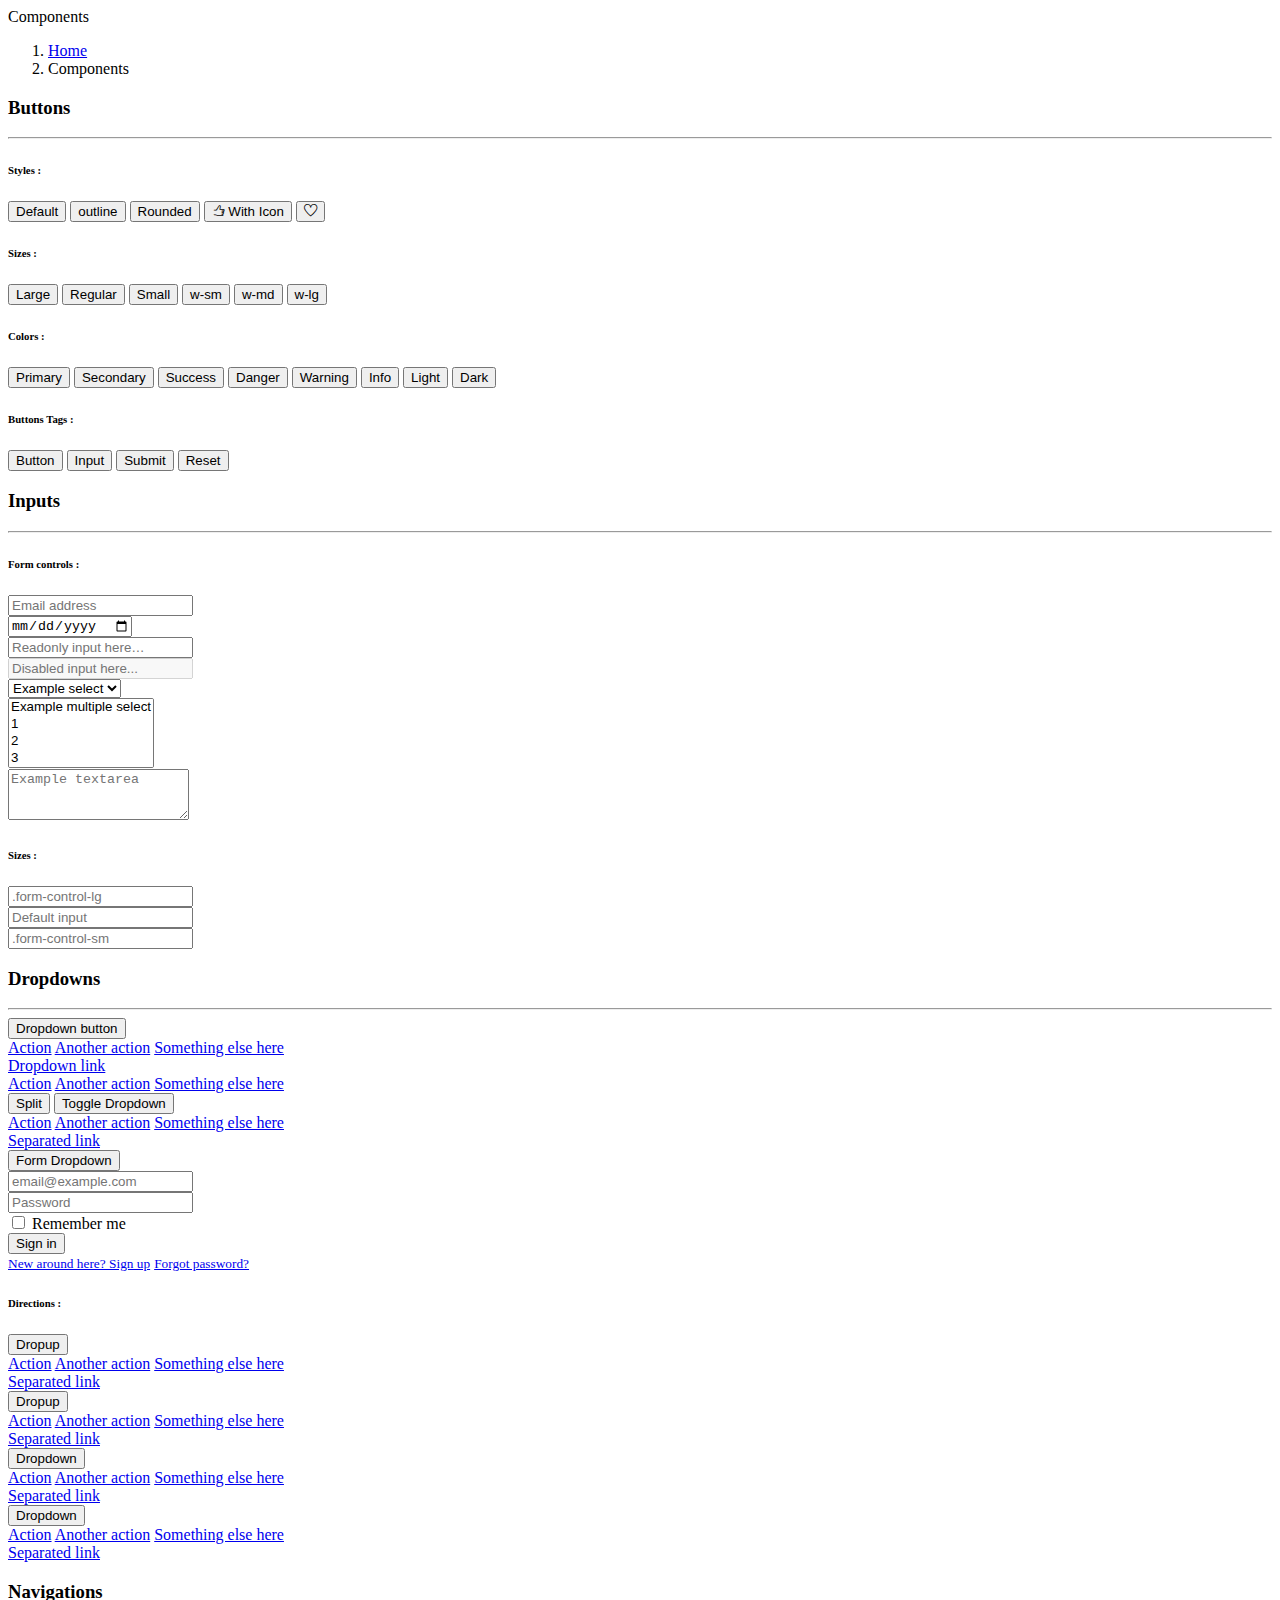
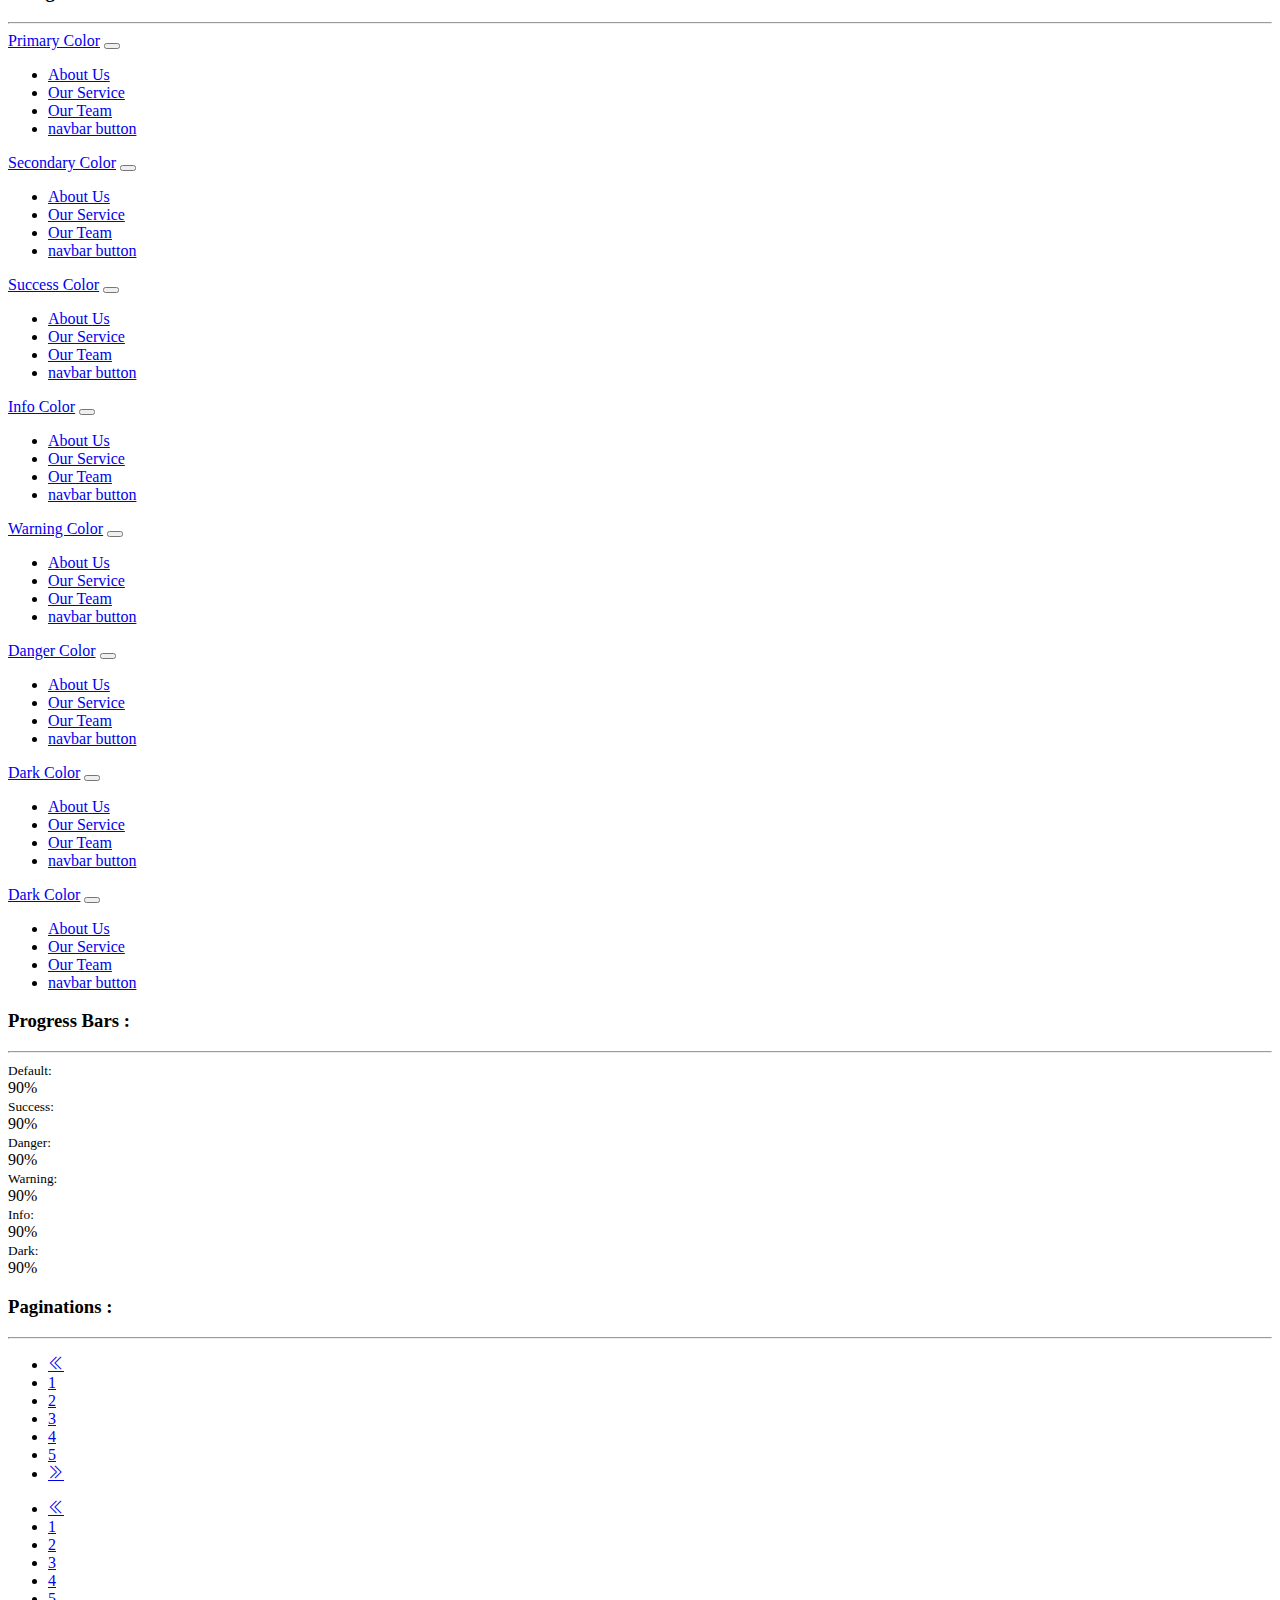
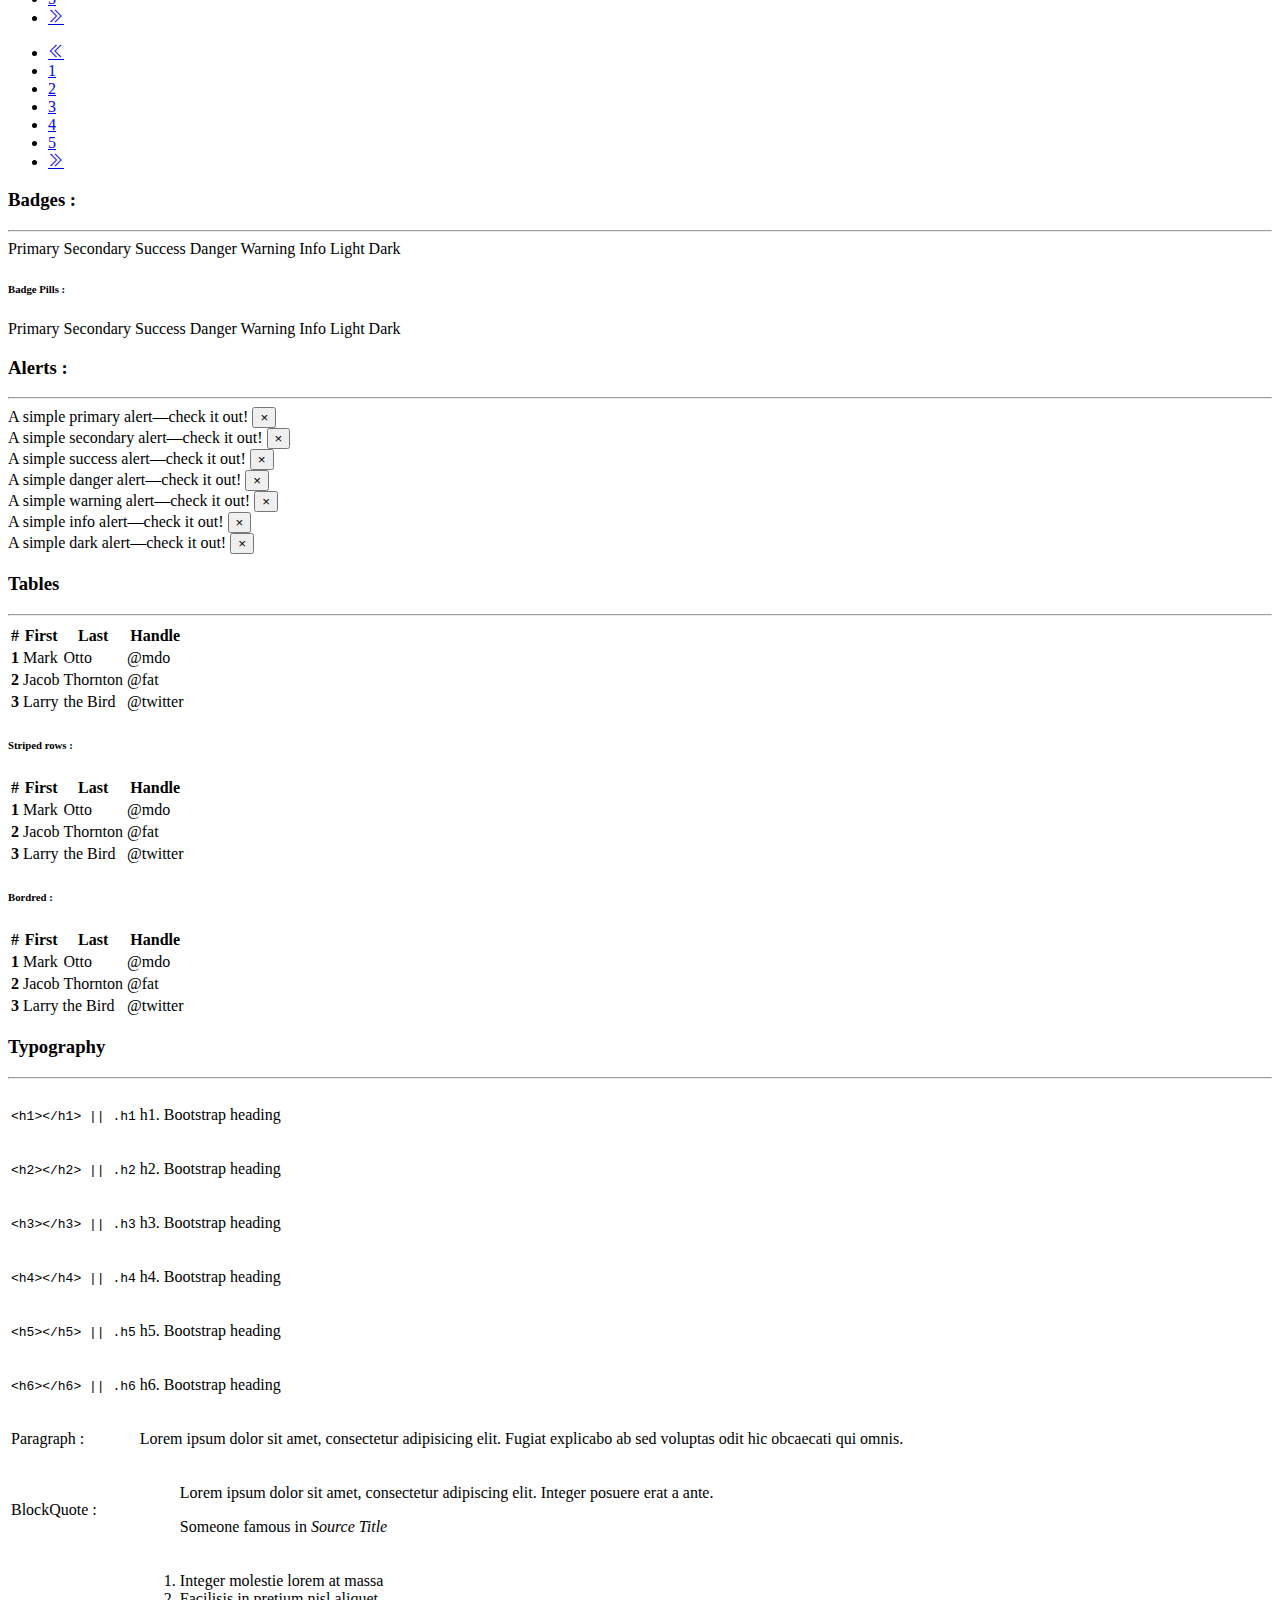
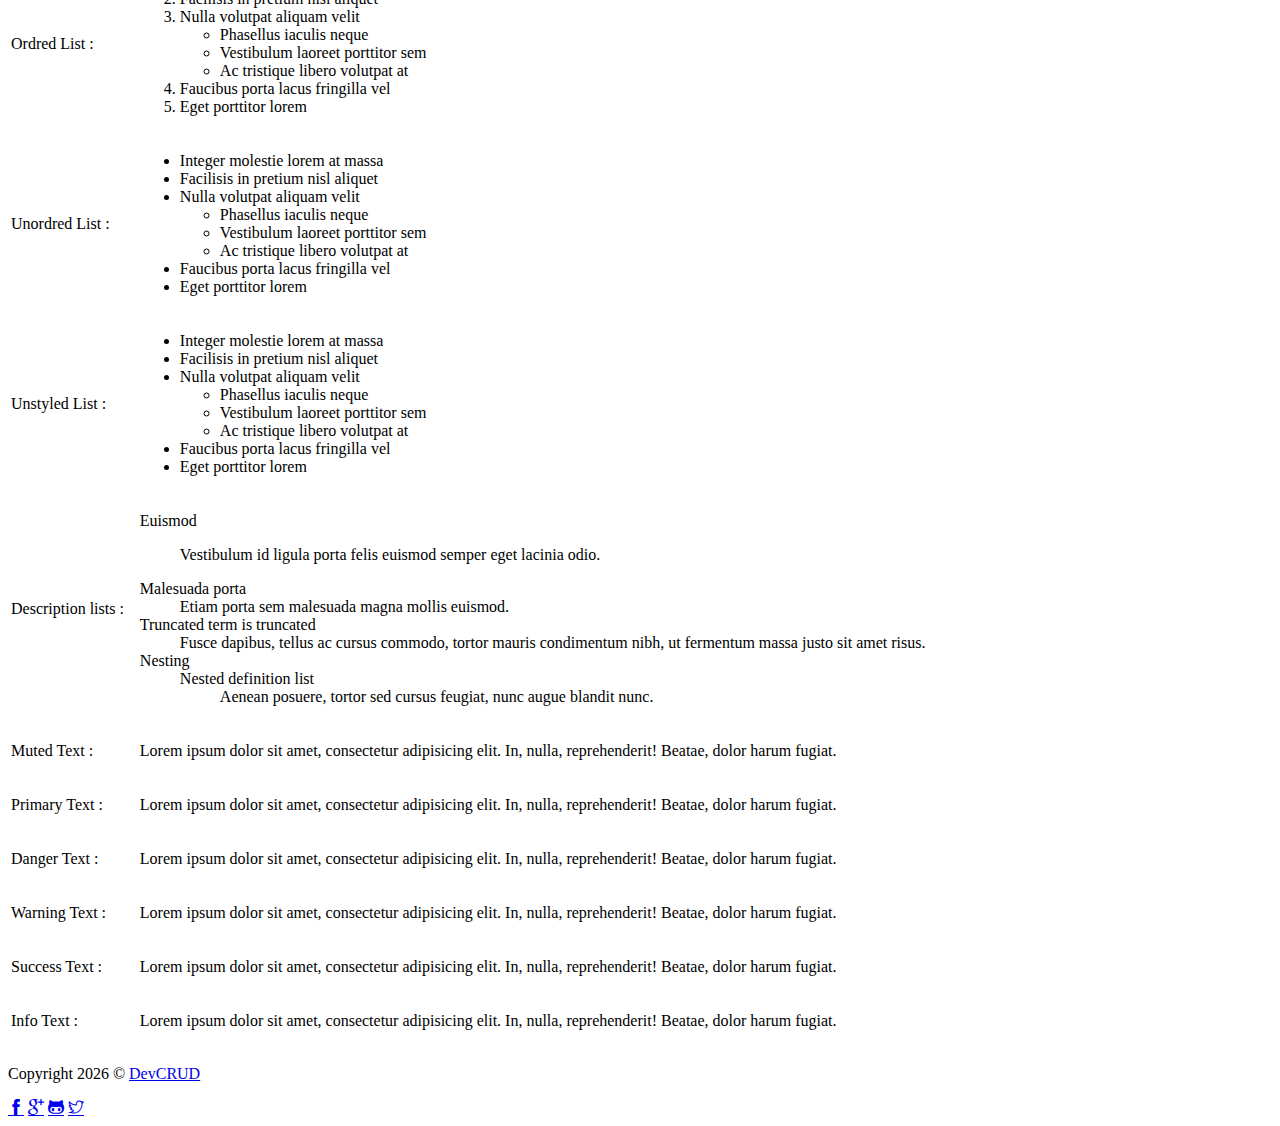
==== components.html @ c18a1614 "Initial Commit" ====
<!DOCTYPE html>
<html lang="en">
<head>
   <meta charset="utf-8">
   <meta name="viewport" content="width=device-width, initial-scale=1, shrink-to-fit=no">
   <meta name="description" content="Start your development with Steller landing page.">
   <meta name="author" content="Devcrud">
   <title>Steller | Components</title>
   <!-- font icons -->
   <link rel="stylesheet" href="assets/vendors/themify-icons/css/themify-icons.css">
   <!-- Bootstrap + Steller  -->
   <link rel="stylesheet" href="assets/css/steller.css">
</head>
<body>

   <!-- Page Header -->
   <header class="header header-mini"> 
      <div class="header-title">Components</div> 
      <nav aria-label="breadcrumb">
         <ol class="breadcrumb">
            <li class="breadcrumb-item"><a href="/">Home</a></li>
            <li class="breadcrumb-item active" aria-current="page">Components</li>
         </ol>
      </nav>
   </header> <!-- End Of Page Header -->

   <!-- main content -->
   <div class="container">

      <!-- Buttons -->
      <h3 class="mt-5">Buttons</h3>
      <hr>
      <h6 class="section-secondary-title">Styles :</h6>
      <button class="btn btn-primary">Default</button>
      <button class="btn btn-outline-primary">outline</button>
      <button class="btn btn-primary rounded">Rounded</button>
      <button class="btn btn-primary rounded"><i class="ti-thumb-up pr-1"></i> With Icon</button>
      <button class="btn btn-primary circle"><i class="ti-heart"></i></button>

      <h6 class="section-secondary-title mt-5">Sizes :</h6>
      <button class="btn btn-primary btn-lg">Large</button>
      <button class="btn btn-primary ">Regular</button>
      <button class="btn btn-primary btn-sm">Small</button>
      <button class="btn btn-primary w-sm ml-3">w-sm</button>
      <button class="btn btn-primary w-md">w-md</button>
      <button class="btn btn-primary w-lg">w-lg</button>

      <h6 class="section-secondary-title mt-5">Colors :</h6>          
      <button type="button" class="btn btn-primary">Primary</button>
      <button type="button" class="btn btn-secondary">Secondary</button>
      <button type="button" class="btn btn-success">Success</button>
      <button type="button" class="btn btn-danger">Danger</button>
      <button type="button" class="btn btn-warning">Warning</button>
      <button type="button" class="btn btn-info">Info</button>
      <button type="button" class="btn btn-light">Light</button>
      <button type="button" class="btn btn-dark">Dark</button>

      <h6 class="section-secondary-title mt-5">Buttons Tags :</h6>
      <button class="btn btn-primary" type="submit">Button</button>
      <input class="btn btn-primary" type="button" value="Input">
      <input class="btn btn-primary" type="submit" value="Submit">
      <input class="btn btn-primary" type="reset" value="Reset">
      
      <!-- devider -->
      <div class="py-5"></div>

      <!-- Inputs -->
      <h3>Inputs</h3>
      <hr>
      <div class="row mt-5">
         <div class="col-md-6">
            <h6 class="section-secondary-title">Form controls :</h6>        
            <div class="form-group">
               <input type="email" class="form-control" id="exampleFormControlInput1" placeholder="Email address">
            </div>
            <div class="form-group">
               <input type="date" class="form-control" id="exampleFormControlInput1" placeholder="Date">
            </div>
            <div class="form-group">
               <input class="form-control" type="text" placeholder="Readonly input here…" readonly>
            </div>
            <div class="form-group">
               <input class="form-control" id="disabledInput" type="text" placeholder="Disabled input here..." disabled>
            </div>
            <div class="form-group">
               <select class="form-control" id="exampleFormControlSelect1">
                  <option>Example select</option>
                  <option>1</option>
                  <option>2</option>
                  <option>3</option>
                  <option>4</option>
                  <option>5</option>
               </select>
            </div>
            <div class="form-group">
               <select multiple class="form-control" id="exampleFormControlSelect2">
                  <option>Example multiple select</option>
                  <option>1</option>
                  <option>2</option>
                  <option>3</option>
                  <option>4</option>
                  <option>5</option>
               </select>
            </div>
            <div class="form-group">
               <textarea class="form-control" id="exampleFormControlTextarea1" rows="3" placeholder="Example textarea"></textarea>
            </div>
         </div>
         <div class="col-md-6">
            <h6 class="section-secondary-title">Sizes :</h6>    
            <div class="form-group">
               <input class="form-control form-control-lg" type="text" placeholder=".form-control-lg">             
            </div>
            <div class="form-group">
               <input class="form-control" type="text" placeholder="Default input">
            </div>
            <div class="form-group">
               <input class="form-control form-control-sm" type="text" placeholder=".form-control-sm"> 
            </div>
         </div>
      </div> <!-- end of inputs -->   

      <!-- devider -->
      <div class="py-5"></div>             

      <!-- Dropdowns -->
      <h3 class="components-section-title font-weight-normal">Dropdowns</h3>
      <hr>
      <div class="dropdown d-inline-block">
         <button class="btn btn-outline-secondary dropdown-toggle" type="button" id="dropdownMenuButton" data-toggle="dropdown" aria-haspopup="true" aria-expanded="false">
         Dropdown button
         </button>
         <div class="dropdown-menu" aria-labelledby="dropdownMenuButton">
         <a class="dropdown-item" href="#">Action</a>
         <a class="dropdown-item" href="#">Another action</a>
         <a class="dropdown-item" href="#">Something else here</a>
         </div>
      </div>
      <div class="dropdown d-inline-block">
         <a class="btn btn-outline-secondary dropdown-toggle" href="#" role="button" id="dropdownMenuLink" data-toggle="dropdown" aria-haspopup="true" aria-expanded="false">
            Dropdown link
         </a>
         <div class="dropdown-menu" aria-labelledby="dropdownMenuLink">
            <a class="dropdown-item" href="#">Action</a>
            <a class="dropdown-item" href="#">Another action</a>
            <a class="dropdown-item" href="#">Something else here</a>
         </div>
      </div>
      <div class="btn-group">
         <button type="button" class="btn btn-outline-secondary">Split</button>
         <button type="button" class="btn btn-outline-secondary dropdown-toggle dropdown-toggle-split" data-toggle="dropdown" aria-haspopup="true" aria-expanded="false">
         <span class="sr-only">Toggle Dropdown</span>
         </button>
         <div class="dropdown-menu">
            <a class="dropdown-item" href="#">Action</a>
            <a class="dropdown-item" href="#">Another action</a>
            <a class="dropdown-item" href="#">Something else here</a>
            <div class="dropdown-divider"></div>
            <a class="dropdown-item" href="#">Separated link</a>
         </div>
      </div>
      <div class="btn-group">
         <button class="btn btn-outline-secondary dropdown-toggle" type="button" id="dropdownMenuButton" data-toggle="dropdown" aria-haspopup="true" aria-expanded="false">
            Form Dropdown
         </button>
         <div class="dropdown-menu form">
            <form class="px-4 py-3">
               <div class="form-group">
                  <input type="email" class="form-control" id="exampleDropdownFormEmail1" placeholder="email@example.com">
               </div>
               <div class="form-group">
                  <input type="password" class="form-control" id="exampleDropdownFormPassword1" placeholder="Password">
               </div>
               <div class="form-check mb-3">
                  <input type="checkbox" class="form-check-input" id="dropdownCheck">
                  <label class="form-check-label" for="dropdownCheck">
                     Remember me
                  </label>
               </div>
               <button type="submit" class="btn btn-primary btn-block">Sign in</button>
            </form>
            <div class="dropdown-divider"></div>
            <a class="dropdown-item" href="#"><small>New around here? Sign up</small></a>
            <a class="dropdown-item" href="#"><small>Forgot password?</small></a>
         </div>
      </div>       
      <h6 class="section-secondary-title mt-5">Directions :</h6>  
      <div class="btn-group dropup">
         <button type="button" class="btn btn-outline-secondary dropdown-toggle" data-toggle="dropdown" aria-haspopup="true" aria-expanded="false">
            Dropup
         </button>
         <div class="dropdown-menu">
            <a class="dropdown-item" href="#">Action</a>
            <a class="dropdown-item" href="#">Another action</a>
            <a class="dropdown-item" href="#">Something else here</a>
            <div class="dropdown-divider"></div>
            <a class="dropdown-item" href="#">Separated link</a>
         </div>
      </div>
      <div class="btn-group dropright">
         <button type="button" class="btn btn-outline-secondary dropdown-toggle" data-toggle="dropdown" aria-haspopup="true" aria-expanded="false">
            Dropup
         </button>
         <div class="dropdown-menu">
            <a class="dropdown-item" href="#">Action</a>
            <a class="dropdown-item" href="#">Another action</a>
            <a class="dropdown-item" href="#">Something else here</a>
            <div class="dropdown-divider"></div>
            <a class="dropdown-item" href="#">Separated link</a>
         </div>
      </div>
      <div class="btn-group">
         <button type="button" class="btn btn-outline-secondary dropdown-toggle" data-toggle="dropdown" aria-haspopup="true" aria-expanded="false">
            Dropdown
         </button>
         <div class="dropdown-menu">
            <a class="dropdown-item" href="#">Action</a>
            <a class="dropdown-item" href="#">Another action</a>
            <a class="dropdown-item" href="#">Something else here</a>
            <div class="dropdown-divider"></div>
            <a class="dropdown-item" href="#">Separated link</a>
         </div>
      </div>
      <div class="btn-group dropleft">
         <button type="button" class="btn btn-outline-secondary dropdown-toggle" data-toggle="dropdown" aria-haspopup="true" aria-expanded="false">
            Dropdown
         </button>
         <div class="dropdown-menu">
            <a class="dropdown-item" href="#">Action</a>
            <a class="dropdown-item" href="#">Another action</a>
            <a class="dropdown-item" href="#">Something else here</a>
            <div class="dropdown-divider"></div>
            <a class="dropdown-item" href="#">Separated link</a>
         </div>
      </div> <!-- end of Dropdowns -->  

      <!-- devider -->
      <div class="py-5"></div>   

      <!-- navbars -->
      <h3 class="components-section-title font-weight-normal mt-5">Navigations</h3>
      <hr>
      <nav class="navbar navbar-expand-sm navbar-dark bg-primary rounded shadow mb-3">
         <div class="container">
            <a class="navbar-brand" href="#">Primary Color</a>
            <button class="navbar-toggler ml-auto" type="button" data-toggle="collapse" data-target="#navbarSupportedContent" aria-controls="navbarSupportedContent" aria-expanded="false" aria-label="Toggle navigation">
            <span class="navbar-toggler-icon"></span>
            </button>
            <div class="collapse navbar-collapse" id="navbarSupportedContent">
               <ul class="navbar-nav ml-auto"> 
                  <li class="nav-item">
                     <a class="nav-link" href="#about">About Us</a>
                  </li>
                  <li class="nav-item">
                     <a class="nav-link" href="#service">Our Service</a>
                  </li>
                  <li class="nav-item">
                     <a class="nav-link" href="#team">Our Team</a>
                  </li>
                  <li class="nav-item">
                     <a href="#book-table" class="ml-4 mt-1 btn btn-light btn-sm">navbar button</a>
                  </li>
               </ul>                       
            </div>
         </div>
      </nav>
      <nav class="navbar navbar-expand-sm navbar-dark bg-secondary rounded shadow mb-3">
         <div class="container">
            <a class="navbar-brand" href="#">Secondary Color</a>
            <button class="navbar-toggler ml-auto" type="button" data-toggle="collapse" data-target="#navbarSupportedContent" aria-controls="navbarSupportedContent" aria-expanded="false" aria-label="Toggle navigation">
            <span class="navbar-toggler-icon"></span>
            </button>
            <div class="collapse navbar-collapse" id="navbarSupportedContent">
               <ul class="navbar-nav ml-auto"> 
                  <li class="nav-item">
                     <a class="nav-link" href="#about">About Us</a>
                  </li>
                  <li class="nav-item">
                     <a class="nav-link" href="#service">Our Service</a>
                  </li>
                  <li class="nav-item">
                     <a class="nav-link" href="#team">Our Team</a>
                  </li>
                  <li class="nav-item">
                     <a href="#book-table" class="ml-4 mt-1 btn btn-light btn-sm">navbar button</a>
                  </li>
               </ul>                       
            </div>
         </div>
      </nav>
      <nav class="navbar navbar-expand-sm navbar-dark bg-success rounded shadow mb-3">
         <div class="container">
            <a class="navbar-brand" href="#">Success Color</a>
            <button class="navbar-toggler ml-auto" type="button" data-toggle="collapse" data-target="#navbarSupportedContent" aria-controls="navbarSupportedContent" aria-expanded="false" aria-label="Toggle navigation">
            <span class="navbar-toggler-icon"></span>
            </button>
            <div class="collapse navbar-collapse" id="navbarSupportedContent">
               <ul class="navbar-nav ml-auto"> 
                  <li class="nav-item">
                     <a class="nav-link" href="#about">About Us</a>
                  </li>
                  <li class="nav-item">
                     <a class="nav-link" href="#service">Our Service</a>
                  </li>
                  <li class="nav-item">
                     <a class="nav-link" href="#team">Our Team</a>
                  </li>
                  <li class="nav-item">
                     <a href="#book-table" class="ml-4 mt-1 btn btn-light btn-sm">navbar button</a>
                  </li>
               </ul>                       
            </div>
         </div>
      </nav>
      <nav class="navbar navbar-expand-sm navbar-dark bg-info rounded shadow mb-3">
         <div class="container">
            <a class="navbar-brand" href="#">Info Color</a>
            <button class="navbar-toggler ml-auto" type="button" data-toggle="collapse" data-target="#navbarSupportedContent" aria-controls="navbarSupportedContent" aria-expanded="false" aria-label="Toggle navigation">
            <span class="navbar-toggler-icon"></span>
            </button>
            <div class="collapse navbar-collapse" id="navbarSupportedContent">
               <ul class="navbar-nav ml-auto"> 
                  <li class="nav-item">
                     <a class="nav-link" href="#about">About Us</a>
                  </li>
                  <li class="nav-item">
                     <a class="nav-link" href="#service">Our Service</a>
                  </li>
                  <li class="nav-item">
                     <a class="nav-link" href="#team">Our Team</a>
                  </li>
                  <li class="nav-item">
                     <a href="#book-table" class="ml-4 mt-1 btn btn-light btn-sm">navbar button</a>
                  </li>
               </ul>                       
            </div>
         </div>
      </nav>
      <nav class="navbar navbar-expand-sm navbar-dark bg-warning rounded shadow mb-3">
         <div class="container">
            <a class="navbar-brand" href="#">Warning Color</a>
            <button class="navbar-toggler ml-auto" type="button" data-toggle="collapse" data-target="#navbarSupportedContent" aria-controls="navbarSupportedContent" aria-expanded="false" aria-label="Toggle navigation">
            <span class="navbar-toggler-icon"></span>
            </button>
            <div class="collapse navbar-collapse" id="navbarSupportedContent">
               <ul class="navbar-nav ml-auto"> 
                  <li class="nav-item">
                     <a class="nav-link" href="#about">About Us</a>
                  </li>
                  <li class="nav-item">
                     <a class="nav-link" href="#service">Our Service</a>
                  </li>
                  <li class="nav-item">
                     <a class="nav-link" href="#team">Our Team</a>
                  </li>
                  <li class="nav-item">
                     <a href="#book-table" class="ml-4 mt-1 btn btn-light btn-sm">navbar button</a>
                  </li>
               </ul>                       
            </div>
         </div>
      </nav>
      <nav class="navbar navbar-expand-sm navbar-dark bg-danger rounded shadow mb-3">
         <div class="container">
            <a class="navbar-brand" href="#">Danger Color</a>
            <button class="navbar-toggler ml-auto" type="button" data-toggle="collapse" data-target="#navbarSupportedContent" aria-controls="navbarSupportedContent" aria-expanded="false" aria-label="Toggle navigation">
            <span class="navbar-toggler-icon"></span>
            </button>
            <div class="collapse navbar-collapse" id="navbarSupportedContent">
               <ul class="navbar-nav ml-auto"> 
                  <li class="nav-item">
                     <a class="nav-link" href="#about">About Us</a>
                  </li>
                  <li class="nav-item">
                     <a class="nav-link" href="#service">Our Service</a>
                  </li>
                  <li class="nav-item">
                     <a class="nav-link" href="#team">Our Team</a>
                  </li>
                  <li class="nav-item">
                     <a href="#book-table" class="ml-4 mt-1 btn btn-light btn-sm">navbar button</a>
                  </li>
               </ul>                       
            </div>
         </div>
      </nav>
      <nav class="navbar navbar-expand-sm navbar-dark bg-dark rounded shadow mb-3">
         <div class="container">
            <a class="navbar-brand" href="#">Dark Color</a>
            <button class="navbar-toggler ml-auto" type="button" data-toggle="collapse" data-target="#navbarSupportedContent" aria-controls="navbarSupportedContent" aria-expanded="false" aria-label="Toggle navigation">
            <span class="navbar-toggler-icon"></span>
            </button>
            <div class="collapse navbar-collapse" id="navbarSupportedContent">
               <ul class="navbar-nav ml-auto"> 
                  <li class="nav-item">
                     <a class="nav-link" href="#about">About Us</a>
                  </li>
                  <li class="nav-item">
                     <a class="nav-link" href="#service">Our Service</a>
                  </li>
                  <li class="nav-item">
                     <a class="nav-link" href="#team">Our Team</a>
                  </li>
                  <li class="nav-item">
                     <a href="#book-table" class="ml-4 mt-1 btn btn-light btn-sm">navbar button</a>
                  </li>
               </ul>                       
            </div>
         </div>
      </nav>
      <nav class="navbar navbar-expand-sm navbar-light bg-light rounded shadow mb-3">
         <div class="container">
            <a class="navbar-brand" href="#">Dark Color</a>
            <button class="navbar-toggler ml-auto" type="button" data-toggle="collapse" data-target="#navbarSupportedContent" aria-controls="navbarSupportedContent" aria-expanded="false" aria-label="Toggle navigation">
            <span class="navbar-toggler-icon"></span>
            </button>
            <div class="collapse navbar-collapse" id="navbarSupportedContent">
               <ul class="navbar-nav ml-auto"> 
                  <li class="nav-item">
                     <a class="nav-link" href="#about">About Us</a>
                  </li>
                  <li class="nav-item">
                     <a class="nav-link" href="#service">Our Service</a>
                  </li>
                  <li class="nav-item">
                     <a class="nav-link" href="#team">Our Team</a>
                  </li>
                  <li class="nav-item">
                     <a href="#book-table" class="ml-4 mt-1 btn btn-dark btn-sm">navbar button</a>
                  </li>
               </ul>                       
            </div>
         </div>
      </nav>
      <!-- End of navbars -->

      <!-- devider -->
      <div class="py-5"></div>   
      
      <!-- progress bars -->
      <div class="row justify-content-between">
         <div class="col-md-5">
            <h3 class="components-section-title font-weight-normal mt-5">Progress Bars :</h3>
            <hr>
            <small>Default: </small>
            <div class="progress mt-2 mb-3">
               <div class="progress-bar" role="progressbar" style="width: 90%" aria-valuenow="25" aria-valuemin="0" aria-valuemax="100"><span>90%</span></div>
            </div>
            <small>Success:</small>
            <div class="progress mt-2 mb-3">
               <div class="progress-bar bg-success" role="progressbar" style="width: 90%" aria-valuenow="25" aria-valuemin="0" aria-valuemax="100"><span>90%</span></div>
            </div>
            <small>Danger:</small>
            <div class="progress mt-2 mb-3">
               <div class="progress-bar bg-danger" role="progressbar" style="width: 90%" aria-valuenow="25" aria-valuemin="0" aria-valuemax="100"><span>90%</span></div>
            </div>
            <small>Warning:</small>
            <div class="progress mt-2 mb-3">
               <div class="progress-bar bg-warning" role="progressbar" style="width: 90%" aria-valuenow="25" aria-valuemin="0" aria-valuemax="100"><span>90%</span></div>
            </div>
            <small>Info:</small>
            <div class="progress mt-2 mb-3">
               <div class="progress-bar bg-info" role="progressbar" style="width: 90%" aria-valuenow="25" aria-valuemin="0" aria-valuemax="100"><span>90%</span></div>
            </div>
            <small>Dark:</small>
            <div class="progress mt-2 mb-3">
               <div class="progress-bar bg-dark" role="progressbar" style="width: 90%" aria-valuenow="25" aria-valuemin="0" aria-valuemax="100"><span>90%</span></div>
            </div>
         </div>
         <div class="col-md-6">
            <h3 class="components-section-title font-weight-normal mt-5">Paginations :</h3>
            <hr>
            <nav aria-label="Page navigation example">
               <ul class="pagination pagination-sm">
                  <li class="page-item"><a class="page-link" href="#"><i class="ti-angle-double-left"></i></a></li>
                  <li class="page-item"><a class="page-link" href="#">1</a></li>
                  <li class="page-item"><a class="page-link" href="#">2</a></li>
                  <li class="page-item active"><a class="page-link" href="#">3</a></li>
                  <li class="page-item"><a class="page-link" href="#">4</a></li>
                  <li class="page-item"><a class="page-link" href="#">5</a></li>
                  <li class="page-item"><a class="page-link" href="#"><i class="ti-angle-double-right"></i></a></li>
               </ul>
            </nav>
            <nav aria-label="Page navigation example">
               <ul class="pagination">
               <li class="page-item"><a class="page-link" href="#"><i class="ti-angle-double-left"></i></a></li>
                  <li class="page-item"><a class="page-link" href="#">1</a></li>
                  <li class="page-item"><a class="page-link" href="#">2</a></li>
                  <li class="page-item active"><a class="page-link" href="#">3</a></li>
                  <li class="page-item"><a class="page-link" href="#">4</a></li>
                  <li class="page-item"><a class="page-link" href="#">5</a></li>
                  <li class="page-item"><a class="page-link" href="#"><i class="ti-angle-double-right"></i></a></li>
               </ul>
            </nav>
            <nav aria-label="Page navigation example">
               <ul class="pagination pagination-lg">
                  <li class="page-item"><a class="page-link" href="#"><i class="ti-angle-double-left"></i></a></li>
                  <li class="page-item"><a class="page-link" href="#">1</a></li>
                  <li class="page-item"><a class="page-link" href="#">2</a></li>
                  <li class="page-item active"><a class="page-link" href="#">3</a></li>
                  <li class="page-item"><a class="page-link" href="#">4</a></li>
                  <li class="page-item"><a class="page-link" href="#">5</a></li>
                  <li class="page-item"><a class="page-link" href="#"><i class="ti-angle-double-right"></i></a></li>
               </ul>
            </nav>

            <!-- Badges -->
            <h3 class="components-section-title font-weight-normal mt-5">Badges :</h3>
            <hr>
            <span class="badge badge-primary">Primary</span>
            <span class="badge badge-secondary">Secondary</span>
            <span class="badge badge-success">Success</span>
            <span class="badge badge-danger">Danger</span>
            <span class="badge badge-warning">Warning</span>
            <span class="badge badge-info">Info</span>
            <span class="badge badge-light">Light</span>
            <span class="badge badge-dark">Dark</span>
            <h6 class="section-secondary-title mt-4 mb-2">Badge Pills :</h6>
            <span class="badge badge-pill badge-primary">Primary</span>
            <span class="badge badge-pill badge-secondary">Secondary</span>
            <span class="badge badge-pill badge-success">Success</span>
            <span class="badge badge-pill badge-danger">Danger</span>
            <span class="badge badge-pill badge-warning">Warning</span>
            <span class="badge badge-pill badge-info">Info</span>
            <span class="badge badge-pill badge-light">Light</span>
            <span class="badge badge-pill badge-dark">Dark</span>
         </div>
      </div> <!-- End of Progress bars -->

      <!-- devider -->
      <div class="py-5"></div>  

      <!-- Alerts -->
      <h3 class="components-section-title font-weight-normal mt-5">Alerts :</h3>
      <hr>
      <div class="alert alert-primary alert-dismissible fade show" role="alert">
         A simple primary alert—check it out!
         <button type="button" class="close" data-dismiss="alert" aria-label="Close">
            <span aria-hidden="true">&times;</span>
         </button>
      </div>
      <div class="alert alert-secondary alert-dismissible fade show" role="alert">
         A simple secondary alert—check it out!
         <button type="button" class="close" data-dismiss="alert" aria-label="Close">
            <span aria-hidden="true">&times;</span>
         </button>
      </div>
      <div class="alert alert-success alert-dismissible fade show" role="alert">
         A simple success alert—check it out!
         <button type="button" class="close" data-dismiss="alert" aria-label="Close">
            <span aria-hidden="true">&times;</span>
         </button>
      </div>
      <div class="alert alert-danger alert-dismissible fade show" role="alert">
         A simple danger alert—check it out!
         <button type="button" class="close" data-dismiss="alert" aria-label="Close">
            <span aria-hidden="true">&times;</span>
         </button>
      </div>
      <div class="alert alert-warning alert-dismissible fade show" role="alert">
         A simple warning alert—check it out!
         <button type="button" class="close" data-dismiss="alert" aria-label="Close">
            <span aria-hidden="true">&times;</span>
         </button>
      </div>
      <div class="alert alert-info alert-dismissible fade show" role="alert">
         A simple info alert—check it out!
         <button type="button" class="close" data-dismiss="alert" aria-label="Close">
            <span aria-hidden="true">&times;</span>
         </button>
      </div>
      <div class="alert alert-dark alert-dismissible fade show" role="alert">
         A simple dark alert—check it out!
         <button type="button" class="close" data-dismiss="alert" aria-label="Close">
            <span aria-hidden="true">&times;</span>
         </button>
      </div>
      <!-- end of alerts -->

      <!-- devider -->
      <div class="py-5"></div> 
   
      <!-- tables -->
      <h3 class="components-section-title">Tables</h3>
      <hr>
      <table class="table">
         <thead>
            <tr>
               <th scope="col">#</th>
               <th scope="col">First</th>
               <th scope="col">Last</th>
               <th scope="col">Handle</th>
            </tr>
         </thead>
         <tbody>
            <tr>
               <th scope="row">1</th>
               <td>Mark</td>
               <td>Otto</td>
               <td>@mdo</td>
            </tr>
            <tr>
               <th scope="row">2</th>
               <td>Jacob</td>
               <td>Thornton</td>
               <td>@fat</td>
            </tr>
            <tr>
               <th scope="row">3</th>
               <td>Larry</td>
               <td>the Bird</td>
               <td>@twitter</td>
            </tr>
         </tbody>
      </table>

      <h6 class="section-secondary-title mt-5">Striped rows :</h6>
      <table class="table table-striped">
         <thead>
            <tr>
               <th scope="col">#</th>
               <th scope="col">First</th>
               <th scope="col">Last</th>
               <th scope="col">Handle</th>
            </tr>
         </thead>
         <tbody>
            <tr>
               <th scope="row">1</th>
               <td>Mark</td>
               <td>Otto</td>
               <td>@mdo</td>
            </tr>
            <tr>
               <th scope="row">2</th>
               <td>Jacob</td>
               <td>Thornton</td>
               <td>@fat</td>
            </tr>
            <tr>
               <th scope="row">3</th>
               <td>Larry</td>
               <td>the Bird</td>
               <td>@twitter</td>
            </tr>
         </tbody>
      </table>

      <h6 class="section-secondary-title mt-5">Bordred :</h6>
      <table class="table table-bordered">
         <thead>
            <tr>
               <th scope="col">#</th>
               <th scope="col">First</th>
               <th scope="col">Last</th>
               <th scope="col">Handle</th>
            </tr>
         </thead>
         <tbody>
            <tr>
               <th scope="row">1</th>
               <td>Mark</td>
               <td>Otto</td>
               <td>@mdo</td>
            </tr>
            <tr>
               <th scope="row">2</th>
               <td>Jacob</td>
               <td>Thornton</td>
               <td>@fat</td>
            </tr>
            <tr>
               <th scope="row">3</th>
               <td colspan="2">Larry the Bird</td>
               <td>@twitter</td>
            </tr>
         </tbody>
      </table>
      <!-- end of tables -->

      <!-- devider -->
      <div class="py-5"></div> 

      <!-- typography -->
      <h3 class="components-section-title">Typography</h3>
      <hr>
     
      <table class="table table-borderless v-align-center">
         <tbody>
            <tr>
               <td>
                  <p><code class="highlighter-rouge">&lt;h1&gt;&lt;/h1&gt; || .h1</code></p>
               </td>
               <td class="w-75"><span class="h1">h1. Bootstrap heading</span></td>
            </tr>
            <tr>
               <td>
                  <p><code class="highlighter-rouge">&lt;h2&gt;&lt;/h2&gt; || .h2</code></p>
               </td>
               <td><span class="h2">h2. Bootstrap heading</span></td>
            </tr>
            <tr>
               <td>
                  <p><code class="highlighter-rouge">&lt;h3&gt;&lt;/h3&gt; || .h3</code></p>
               </td>
               <td><span class="h3">h3. Bootstrap heading</span></td>
            </tr>
            <tr>
               <td>
                  <p><code class="highlighter-rouge">&lt;h4&gt;&lt;/h4&gt; || .h4</code></p>
               </td>
               <td><span class="h4">h4. Bootstrap heading</span></td>
            </tr>
            <tr>
               <td>
                  <p><code class="highlighter-rouge">&lt;h5&gt;&lt;/h5&gt; || .h5</code></p>
               </td>
               <td><span class="h5">h5. Bootstrap heading</span></td>
            </tr>
            <tr>
               <td>
                  <p><code class="highlighter-rouge">&lt;h6&gt;&lt;/h6&gt; || .h6</code></p>
               </td>
               <td><span class="h6">h6. Bootstrap heading</span></td>
            </tr>
            <tr>
               <td>
                  <p class="font-weight-bold text-muted">Paragraph :</p>
               </td>
               <td><p>Lorem ipsum dolor sit amet, consectetur adipisicing elit. Fugiat explicabo ab sed voluptas odit hic obcaecati qui omnis.</p></td>
            </tr>
            <tr>
               <td>
                  <p class="font-weight-bold text-muted">BlockQuote :</p>
               </td>
               <td>
                  <blockquote class="blockquote">
                     <p class="mb-0">Lorem ipsum dolor sit amet, consectetur adipiscing elit. Integer posuere erat a ante.</p>
                     <footer class="blockquote-footer">Someone famous in <cite title="Source Title">Source Title</cite></footer>
                  </blockquote>
               </td>
            </tr>

            <tr>
               <td><p class="font-weight-bold text-muted">Ordred List :</p></td>
               <td>
                  <ol>
                     <li>Integer molestie lorem at massa</li>
                     <li>Facilisis in pretium nisl aliquet</li>
                     <li>Nulla volutpat aliquam velit
                        <ul>
                           <li>Phasellus iaculis neque</li>
                           <li>Vestibulum laoreet porttitor sem</li>
                           <li>Ac tristique libero volutpat at</li>
                        </ul>
                     </li>
                     <li>Faucibus porta lacus fringilla vel</li>
                     <li>Eget porttitor lorem</li>
                  </ol>
               </td>
            </tr>
            <tr>
               <td><p class="font-weight-bold text-muted">Unordred List :</p></td>
               <td>
                  <ul >
                     <li>Integer molestie lorem at massa</li>
                     <li>Facilisis in pretium nisl aliquet</li>
                     <li>Nulla volutpat aliquam velit
                        <ul>
                           <li>Phasellus iaculis neque</li>
                           <li>Vestibulum laoreet porttitor sem</li>
                           <li>Ac tristique libero volutpat at</li>
                        </ul>
                     </li>
                     <li>Faucibus porta lacus fringilla vel</li>
                     <li>Eget porttitor lorem</li>
                  </ul>
               </td>
            </tr>
            <tr>
               <td><p class="font-weight-bold text-muted">Unstyled List :</p></td>
               <td>
                  <ul class="list-unstyled">
                     <li>Integer molestie lorem at massa</li>
                     <li>Facilisis in pretium nisl aliquet</li>
                     <li>Nulla volutpat aliquam velit
                        <ul>
                           <li>Phasellus iaculis neque</li>
                           <li>Vestibulum laoreet porttitor sem</li>
                           <li>Ac tristique libero volutpat at</li>
                        </ul>
                     </li>
                     <li>Faucibus porta lacus fringilla vel</li>
                     <li>Eget porttitor lorem</li>
                  </ul>
               </td>
            </tr>
            <tr>
               <td class="font-weight-bold text-muted">Description lists : </td>
               <td>
                  <dl class="row">
                     <dt class="col-sm-3">Euismod</dt>
                     <dd class="col-sm-9">
                        <p>Vestibulum id ligula porta felis euismod semper eget lacinia odio.</p>
                     </dd>

                     <dt class="col-sm-3">Malesuada porta</dt>
                     <dd class="col-sm-9">Etiam porta sem malesuada magna mollis euismod.</dd>

                     <dt class="col-sm-3 text-truncate">Truncated term is truncated</dt>
                     <dd class="col-sm-9">Fusce dapibus, tellus ac cursus commodo, tortor mauris condimentum nibh, ut fermentum massa justo sit amet risus.</dd>

                     <dt class="col-sm-3">Nesting</dt>
                     <dd class="col-sm-9">
                        <dl class="row">
                           <dt class="col-sm-4">Nested definition list</dt>
                           <dd class="col-sm-8">Aenean posuere, tortor sed cursus feugiat, nunc augue blandit nunc.</dd>
                        </dl>
                     </dd>
                  </dl>
               </td>
            </tr>
            <tr>
               <td>
                  <p class="font-weight-bold text-muted">Muted Text :</p>
               </td>
               <td>
                  <p class="text-muted">Lorem ipsum dolor sit amet, consectetur adipisicing elit. In, nulla, reprehenderit! Beatae, dolor harum fugiat.</p>
               </td>
            </tr>
            <tr>
               <td>
                  <p class="font-weight-bold text-muted">Primary Text :</p>
               </td>
               <td>
                  <p class="text-primary">Lorem ipsum dolor sit amet, consectetur adipisicing elit. In, nulla, reprehenderit! Beatae, dolor harum fugiat.</p>
               </td>
            </tr>
            <tr>
               <td>
                  <p class="font-weight-bold text-muted">Danger Text :</p>
               </td>
               <td>
                  <p class="text-danger">Lorem ipsum dolor sit amet, consectetur adipisicing elit. In, nulla, reprehenderit! Beatae, dolor harum fugiat.</p>
               </td>
            </tr>
            <tr>
               <td>
                  <p class="font-weight-bold text-muted">Warning Text :</p>
               </td>
               <td>
                  <p class="text-warning">Lorem ipsum dolor sit amet, consectetur adipisicing elit. In, nulla, reprehenderit! Beatae, dolor harum fugiat.</p>
               </td>
            </tr>
            <tr>
               <td>
                  <p class="font-weight-bold text-muted">Success Text :</p>
               </td>
               <td>
                  <p class="text-success">Lorem ipsum dolor sit amet, consectetur adipisicing elit. In, nulla, reprehenderit! Beatae, dolor harum fugiat.</p>
               </td>
            </tr>
            <tr>
               <td>
                  <p class="font-weight-bold text-muted">Info Text :</p>
               </td>
               <td>
                  <p class="text-info">Lorem ipsum dolor sit amet, consectetur adipisicing elit. In, nulla, reprehenderit! Beatae, dolor harum fugiat.</p>
               </td>
            </tr>
         </tbody>
      </table>
   </div>
   <!-- end of typography -->

   <!-- Page Footer -->
    <footer class="page-footer">
        <div class="container">
            <div class="row align-items-center">
                <div class="col-sm-6">
                    <p>Copyright <script>document.write(new Date().getFullYear())</script> &copy; <a href="http://www.devcrud.com" target="_blank">DevCRUD</a></p>
                </div>
                <div class="col-sm-6">
                    <div class="socials">
                        <a class="social-item" href="javascript:void(0)"><i class="ti-facebook"></i></a>
                        <a class="social-item" href="javascript:void(0)"><i class="ti-google"></i></a>
                        <a class="social-item" href="javascript:void(0)"><i class="ti-github"></i></a>
                        <a class="social-item" href="javascript:void(0)"><i class="ti-twitter"></i></a>
                    </div>
                </div>
            </div>
        </div>
    </footer> 
    <!-- End of page footer -->
   
   <!-- core  -->
    <script src="assets/vendors/jquery/jquery-3.4.1.js"></script>
   <script src="assets/vendors/bootstrap/bootstrap.bundle.js"></script>

    <!-- steller js -->
    <script src="assets/js/steller.js"></script>

</body>
</html>
---- assets/vendors/themify-icons/css/themify-icons.css ----
@font-face {
	font-family: 'themify';
	src:url("../fonts/themify.eot?-fvbane");
	src:url("../fonts/themify.eot?#iefix-fvbane") format("embedded-opentype"),
		url("../fonts/themify.woff?-fvbane") format("woff"),
		url("../fonts/themify.ttf?-fvbane") format("truetype"),
		url("../fonts/themify.svg?-fvbane#themify") format("svg");
	font-weight: normal;
	font-style: normal;
}

[class^="ti-"], [class*=" ti-"] {
	font-family: 'themify';
	speak: none;
	font-style: normal;
	font-weight: normal;
	font-variant: normal;
	text-transform: none;
	line-height: 1;

	/* Better Font Rendering =========== */
	-webkit-font-smoothing: antialiased;
	-moz-osx-font-smoothing: grayscale;
}

.ti-wand:before {
	content: "\e600";
}
.ti-volume:before {
	content: "\e601";
}
.ti-user:before {
	content: "\e602";
}
.ti-unlock:before {
	content: "\e603";
}
.ti-unlink:before {
	content: "\e604";
}
.ti-trash:before {
	content: "\e605";
}
.ti-thought:before {
	content: "\e606";
}
.ti-target:before {
	content: "\e607";
}
.ti-tag:before {
	content: "\e608";
}
.ti-tablet:before {
	content: "\e609";
}
.ti-star:before {
	content: "\e60a";
}
.ti-spray:before {
	content: "\e60b";
}
.ti-signal:before {
	content: "\e60c";
}
.ti-shopping-cart:before {
	content: "\e60d";
}
.ti-shopping-cart-full:before {
	content: "\e60e";
}
.ti-settings:before {
	content: "\e60f";
}
.ti-search:before {
	content: "\e610";
}
.ti-zoom-in:before {
	content: "\e611";
}
.ti-zoom-out:before {
	content: "\e612";
}
.ti-cut:before {
	content: "\e613";
}
.ti-ruler:before {
	content: "\e614";
}
.ti-ruler-pencil:before {
	content: "\e615";
}
.ti-ruler-alt:before {
	content: "\e616";
}
.ti-bookmark:before {
	content: "\e617";
}
.ti-bookmark-alt:before {
	content: "\e618";
}
.ti-reload:before {
	content: "\e619";
}
.ti-plus:before {
	content: "\e61a";
}
.ti-pin:before {
	content: "\e61b";
}
.ti-pencil:before {
	content: "\e61c";
}
.ti-pencil-alt:before {
	content: "\e61d";
}
.ti-paint-roller:before {
	content: "\e61e";
}
.ti-paint-bucket:before {
	content: "\e61f";
}
.ti-na:before {
	content: "\e620";
}
.ti-mobile:before {
	content: "\e621";
}
.ti-minus:before {
	content: "\e622";
}
.ti-medall:before {
	content: "\e623";
}
.ti-medall-alt:before {
	content: "\e624";
}
.ti-marker:before {
	content: "\e625";
}
.ti-marker-alt:before {
	content: "\e626";
}
.ti-arrow-up:before {
	content: "\e627";
}
.ti-arrow-right:before {
	content: "\e628";
}
.ti-arrow-left:before {
	content: "\e629";
}
.ti-arrow-down:before {
	content: "\e62a";
}
.ti-lock:before {
	content: "\e62b";
}
.ti-location-arrow:before {
	content: "\e62c";
}
.ti-link:before {
	content: "\e62d";
}
.ti-layout:before {
	content: "\e62e";
}
.ti-layers:before {
	content: "\e62f";
}
.ti-layers-alt:before {
	content: "\e630";
}
.ti-key:before {
	content: "\e631";
}
.ti-import:before {
	content: "\e632";
}
.ti-image:before {
	content: "\e633";
}
.ti-heart:before {
	content: "\e634";
}
.ti-heart-broken:before {
	content: "\e635";
}
.ti-hand-stop:before {
	content: "\e636";
}
.ti-hand-open:before {
	content: "\e637";
}
.ti-hand-drag:before {
	content: "\e638";
}
.ti-folder:before {
	content: "\e639";
}
.ti-flag:before {
	content: "\e63a";
}
.ti-flag-alt:before {
	content: "\e63b";
}
.ti-flag-alt-2:before {
	content: "\e63c";
}
.ti-eye:before {
	content: "\e63d";
}
.ti-export:before {
	content: "\e63e";
}
.ti-exchange-vertical:before {
	content: "\e63f";
}
.ti-desktop:before {
	content: "\e640";
}
.ti-cup:before {
	content: "\e641";
}
.ti-crown:before {
	content: "\e642";
}
.ti-comments:before {
	content: "\e643";
}
.ti-comment:before {
	content: "\e644";
}
.ti-comment-alt:before {
	content: "\e645";
}
.ti-close:before {
	content: "\e646";
}
.ti-clip:before {
	content: "\e647";
}
.ti-angle-up:before {
	content: "\e648";
}
.ti-angle-right:before {
	content: "\e649";
}
.ti-angle-left:before {
	content: "\e64a";
}
.ti-angle-down:before {
	content: "\e64b";
}
.ti-check:before {
	content: "\e64c";
}
.ti-check-box:before {
	content: "\e64d";
}
.ti-camera:before {
	content: "\e64e";
}
.ti-announcement:before {
	content: "\e64f";
}
.ti-brush:before {
	content: "\e650";
}
.ti-briefcase:before {
	content: "\e651";
}
.ti-bolt:before {
	content: "\e652";
}
.ti-bolt-alt:before {
	content: "\e653";
}
.ti-blackboard:before {
	content: "\e654";
}
.ti-bag:before {
	content: "\e655";
}
.ti-move:before {
	content: "\e656";
}
.ti-arrows-vertical:before {
	content: "\e657";
}
.ti-arrows-horizontal:before {
	content: "\e658";
}
.ti-fullscreen:before {
	content: "\e659";
}
.ti-arrow-top-right:before {
	content: "\e65a";
}
.ti-arrow-top-left:before {
	content: "\e65b";
}
.ti-arrow-circle-up:before {
	content: "\e65c";
}
.ti-arrow-circle-right:before {
	content: "\e65d";
}
.ti-arrow-circle-left:before {
	content: "\e65e";
}
.ti-arrow-circle-down:before {
	content: "\e65f";
}
.ti-angle-double-up:before {
	content: "\e660";
}
.ti-angle-double-right:before {
	content: "\e661";
}
.ti-angle-double-left:before {
	content: "\e662";
}
.ti-angle-double-down:before {
	content: "\e663";
}
.ti-zip:before {
	content: "\e664";
}
.ti-world:before {
	content: "\e665";
}
.ti-wheelchair:before {
	content: "\e666";
}
.ti-view-list:before {
	content: "\e667";
}
.ti-view-list-alt:before {
	content: "\e668";
}
.ti-view-grid:before {
	content: "\e669";
}
.ti-uppercase:before {
	content: "\e66a";
}
.ti-upload:before {
	content: "\e66b";
}
.ti-underline:before {
	content: "\e66c";
}
.ti-truck:before {
	content: "\e66d";
}
.ti-timer:before {
	content: "\e66e";
}
.ti-ticket:before {
	content: "\e66f";
}
.ti-thumb-up:before {
	content: "\e670";
}
.ti-thumb-down:before {
	content: "\e671";
}
.ti-text:before {
	content: "\e672";
}
.ti-stats-up:before {
	content: "\e673";
}
.ti-stats-down:before {
	content: "\e674";
}
.ti-split-v:before {
	content: "\e675";
}
.ti-split-h:before {
	content: "\e676";
}
.ti-smallcap:before {
	content: "\e677";
}
.ti-shine:before {
	content: "\e678";
}
.ti-shift-right:before {
	content: "\e679";
}
.ti-shift-left:before {
	content: "\e67a";
}
.ti-shield:before {
	content: "\e67b";
}
.ti-notepad:before {
	content: "\e67c";
}
.ti-server:before {
	content: "\e67d";
}
.ti-quote-right:before {
	content: "\e67e";
}
.ti-quote-left:before {
	content: "\e67f";
}
.ti-pulse:before {
	content: "\e680";
}
.ti-printer:before {
	content: "\e681";
}
.ti-power-off:before {
	content: "\e682";
}
.ti-plug:before {
	content: "\e683";
}
.ti-pie-chart:before {
	content: "\e684";
}
.ti-paragraph:before {
	content: "\e685";
}
.ti-panel:before {
	content: "\e686";
}
.ti-package:before {
	content: "\e687";
}
.ti-music:before {
	content: "\e688";
}
.ti-music-alt:before {
	content: "\e689";
}
.ti-mouse:before {
	content: "\e68a";
}
.ti-mouse-alt:before {
	content: "\e68b";
}
.ti-money:before {
	content: "\e68c";
}
.ti-microphone:before {
	content: "\e68d";
}
.ti-menu:before {
	content: "\e68e";
}
.ti-menu-alt:before {
	content: "\e68f";
}
.ti-map:before {
	content: "\e690";
}
.ti-map-alt:before {
	content: "\e691";
}
.ti-loop:before {
	content: "\e692";
}
.ti-location-pin:before {
	content: "\e693";
}
.ti-list:before {
	content: "\e694";
}
.ti-light-bulb:before {
	content: "\e695";
}
.ti-Italic:before {
	content: "\e696";
}
.ti-info:before {
	content: "\e697";
}
.ti-infinite:before {
	content: "\e698";
}
.ti-id-badge:before {
	content: "\e699";
}
.ti-hummer:before {
	content: "\e69a";
}
.ti-home:before {
	content: "\e69b";
}
.ti-help:before {
	content: "\e69c";
}
.ti-headphone:before {
	content: "\e69d";
}
.ti-harddrives:before {
	content: "\e69e";
}
.ti-harddrive:before {
	content: "\e69f";
}
.ti-gift:before {
	content: "\e6a0";
}
.ti-game:before {
	content: "\e6a1";
}
.ti-filter:before {
	content: "\e6a2";
}
.ti-files:before {
	content: "\e6a3";
}
.ti-file:before {
	content: "\e6a4";
}
.ti-eraser:before {
	content: "\e6a5";
}
.ti-envelope:before {
	content: "\e6a6";
}
.ti-download:before {
	content: "\e6a7";
}
.ti-direction:before {
	content: "\e6a8";
}
.ti-direction-alt:before {
	content: "\e6a9";
}
.ti-dashboard:before {
	content: "\e6aa";
}
.ti-control-stop:before {
	content: "\e6ab";
}
.ti-control-shuffle:before {
	content: "\e6ac";
}
.ti-control-play:before {
	content: "\e6ad";
}
.ti-control-pause:before {
	content: "\e6ae";
}
.ti-control-forward:before {
	content: "\e6af";
}
.ti-control-backward:before {
	content: "\e6b0";
}
.ti-cloud:before {
	content: "\e6b1";
}
.ti-cloud-up:before {
	content: "\e6b2";
}
.ti-cloud-down:before {
	content: "\e6b3";
}
.ti-clipboard:before {
	content: "\e6b4";
}
.ti-car:before {
	content: "\e6b5";
}
.ti-calendar:before {
	content: "\e6b6";
}
.ti-book:before {
	content: "\e6b7";
}
.ti-bell:before {
	content: "\e6b8";
}
.ti-basketball:before {
	content: "\e6b9";
}
.ti-bar-chart:before {
	content: "\e6ba";
}
.ti-bar-chart-alt:before {
	content: "\e6bb";
}
.ti-back-right:before {
	content: "\e6bc";
}
.ti-back-left:before {
	content: "\e6bd";
}
.ti-arrows-corner:before {
	content: "\e6be";
}
.ti-archive:before {
	content: "\e6bf";
}
.ti-anchor:before {
	content: "\e6c0";
}
.ti-align-right:before {
	content: "\e6c1";
}
.ti-align-left:before {
	content: "\e6c2";
}
.ti-align-justify:before {
	content: "\e6c3";
}
.ti-align-center:before {
	content: "\e6c4";
}
.ti-alert:before {
	content: "\e6c5";
}
.ti-alarm-clock:before {
	content: "\e6c6";
}
.ti-agenda:before {
	content: "\e6c7";
}
.ti-write:before {
	content: "\e6c8";
}
.ti-window:before {
	content: "\e6c9";
}
.ti-widgetized:before {
	content: "\e6ca";
}
.ti-widget:before {
	content: "\e6cb";
}
.ti-widget-alt:before {
	content: "\e6cc";
}
.ti-wallet:before {
	content: "\e6cd";
}
.ti-video-clapper:before {
	content: "\e6ce";
}
.ti-video-camera:before {
	content: "\e6cf";
}
.ti-vector:before {
	content: "\e6d0";
}
.ti-themify-logo:before {
	content: "\e6d1";
}
.ti-themify-favicon:before {
	content: "\e6d2";
}
.ti-themify-favicon-alt:before {
	content: "\e6d3";
}
.ti-support:before {
	content: "\e6d4";
}
.ti-stamp:before {
	content: "\e6d5";
}
.ti-split-v-alt:before {
	content: "\e6d6";
}
.ti-slice:before {
	content: "\e6d7";
}
.ti-shortcode:before {
	content: "\e6d8";
}
.ti-shift-right-alt:before {
	content: "\e6d9";
}
.ti-shift-left-alt:before {
	content: "\e6da";
}
.ti-ruler-alt-2:before {
	content: "\e6db";
}
.ti-receipt:before {
	content: "\e6dc";
}
.ti-pin2:before {
	content: "\e6dd";
}
.ti-pin-alt:before {
	content: "\e6de";
}
.ti-pencil-alt2:before {
	content: "\e6df";
}
.ti-palette:before {
	content: "\e6e0";
}
.ti-more:before {
	content: "\e6e1";
}
.ti-more-alt:before {
	content: "\e6e2";
}
.ti-microphone-alt:before {
	content: "\e6e3";
}
.ti-magnet:before {
	content: "\e6e4";
}
.ti-line-double:before {
	content: "\e6e5";
}
.ti-line-dotted:before {
	content: "\e6e6";
}
.ti-line-dashed:before {
	content: "\e6e7";
}
.ti-layout-width-full:before {
	content: "\e6e8";
}
.ti-layout-width-default:before {
	content: "\e6e9";
}
.ti-layout-width-default-alt:before {
	content: "\e6ea";
}
.ti-layout-tab:before {
	content: "\e6eb";
}
.ti-layout-tab-window:before {
	content: "\e6ec";
}
.ti-layout-tab-v:before {
	content: "\e6ed";
}
.ti-layout-tab-min:before {
	content: "\e6ee";
}
.ti-layout-slider:before {
	content: "\e6ef";
}
.ti-layout-slider-alt:before {
	content: "\e6f0";
}
.ti-layout-sidebar-right:before {
	content: "\e6f1";
}
.ti-layout-sidebar-none:before {
	content: "\e6f2";
}
.ti-layout-sidebar-left:before {
	content: "\e6f3";
}
.ti-layout-placeholder:before {
	content: "\e6f4";
}
.ti-layout-menu:before {
	content: "\e6f5";
}
.ti-layout-menu-v:before {
	content: "\e6f6";
}
.ti-layout-menu-separated:before {
	content: "\e6f7";
}
.ti-layout-menu-full:before {
	content: "\e6f8";
}
.ti-layout-media-right-alt:before {
	content: "\e6f9";
}
.ti-layout-media-right:before {
	content: "\e6fa";
}
.ti-layout-media-overlay:before {
	content: "\e6fb";
}
.ti-layout-media-overlay-alt:before {
	content: "\e6fc";
}
.ti-layout-media-overlay-alt-2:before {
	content: "\e6fd";
}
.ti-layout-media-left-alt:before {
	content: "\e6fe";
}
.ti-layout-media-left:before {
	content: "\e6ff";
}
.ti-layout-media-center-alt:before {
	content: "\e700";
}
.ti-layout-media-center:before {
	content: "\e701";
}
.ti-layout-list-thumb:before {
	content: "\e702";
}
.ti-layout-list-thumb-alt:before {
	content: "\e703";
}
.ti-layout-list-post:before {
	content: "\e704";
}
.ti-layout-list-large-image:before {
	content: "\e705";
}
.ti-layout-line-solid:before {
	content: "\e706";
}
.ti-layout-grid4:before {
	content: "\e707";
}
.ti-layout-grid3:before {
	content: "\e708";
}
.ti-layout-grid2:before {
	content: "\e709";
}
.ti-layout-grid2-thumb:before {
	content: "\e70a";
}
.ti-layout-cta-right:before {
	content: "\e70b";
}
.ti-layout-cta-left:before {
	content: "\e70c";
}
.ti-layout-cta-center:before {
	content: "\e70d";
}
.ti-layout-cta-btn-right:before {
	content: "\e70e";
}
.ti-layout-cta-btn-left:before {
	content: "\e70f";
}
.ti-layout-column4:before {
	content: "\e710";
}
.ti-layout-column3:before {
	content: "\e711";
}
.ti-layout-column2:before {
	content: "\e712";
}
.ti-layout-accordion-separated:before {
	content: "\e713";
}
.ti-layout-accordion-merged:before {
	content: "\e714";
}
.ti-layout-accordion-list:before {
	content: "\e715";
}
.ti-ink-pen:before {
	content: "\e716";
}
.ti-info-alt:before {
	content: "\e717";
}
.ti-help-alt:before {
	content: "\e718";
}
.ti-headphone-alt:before {
	content: "\e719";
}
.ti-hand-point-up:before {
	content: "\e71a";
}
.ti-hand-point-right:before {
	content: "\e71b";
}
.ti-hand-point-left:before {
	content: "\e71c";
}
.ti-hand-point-down:before {
	content: "\e71d";
}
.ti-gallery:before {
	content: "\e71e";
}
.ti-face-smile:before {
	content: "\e71f";
}
.ti-face-sad:before {
	content: "\e720";
}
.ti-credit-card:before {
	content: "\e721";
}
.ti-control-skip-forward:before {
	content: "\e722";
}
.ti-control-skip-backward:before {
	content: "\e723";
}
.ti-control-record:before {
	content: "\e724";
}
.ti-control-eject:before {
	content: "\e725";
}
.ti-comments-smiley:before {
	content: "\e726";
}
.ti-brush-alt:before {
	content: "\e727";
}
.ti-youtube:before {
	content: "\e728";
}
.ti-vimeo:before {
	content: "\e729";
}
.ti-twitter:before {
	content: "\e72a";
}
.ti-time:before {
	content: "\e72b";
}
.ti-tumblr:before {
	content: "\e72c";
}
.ti-skype:before {
	content: "\e72d";
}
.ti-share:before {
	content: "\e72e";
}
.ti-share-alt:before {
	content: "\e72f";
}
.ti-rocket:before {
	content: "\e730";
}
.ti-pinterest:before {
	content: "\e731";
}
.ti-new-window:before {
	content: "\e732";
}
.ti-microsoft:before {
	content: "\e733";
}
.ti-list-ol:before {
	content: "\e734";
}
.ti-linkedin:before {
	content: "\e735";
}
.ti-layout-sidebar-2:before {
	content: "\e736";
}
.ti-layout-grid4-alt:before {
	content: "\e737";
}
.ti-layout-grid3-alt:before {
	content: "\e738";
}
.ti-layout-grid2-alt:before {
	content: "\e739";
}
.ti-layout-column4-alt:before {
	content: "\e73a";
}
.ti-layout-column3-alt:before {
	content: "\e73b";
}
.ti-layout-column2-alt:before {
	content: "\e73c";
}
.ti-instagram:before {
	content: "\e73d";
}
.ti-google:before {
	content: "\e73e";
}
.ti-github:before {
	content: "\e73f";
}
.ti-flickr:before {
	content: "\e740";
}
.ti-facebook:before {
	content: "\e741";
}
.ti-dropbox:before {
	content: "\e742";
}
.ti-dribbble:before {
	content: "\e743";
}
.ti-apple:before {
	content: "\e744";
}
.ti-android:before {
	content: "\e745";
}
.ti-save:before {
	content: "\e746";
}
.ti-save-alt:before {
	content: "\e747";
}
.ti-yahoo:before {
	content: "\e748";
}
.ti-wordpress:before {
	content: "\e749";
}
.ti-vimeo-alt:before {
	content: "\e74a";
}
.ti-twitter-alt:before {
	content: "\e74b";
}
.ti-tumblr-alt:before {
	content: "\e74c";
}
.ti-trello:before {
	content: "\e74d";
}
.ti-stack-overflow:before {
	content: "\e74e";
}
.ti-soundcloud:before {
	content: "\e74f";
}
.ti-sharethis:before {
	content: "\e750";
}
.ti-sharethis-alt:before {
	content: "\e751";
}
.ti-reddit:before {
	content: "\e752";
}
.ti-pinterest-alt:before {
	content: "\e753";
}
.ti-microsoft-alt:before {
	content: "\e754";
}
.ti-linux:before {
	content: "\e755";
}
.ti-jsfiddle:before {
	content: "\e756";
}
.ti-joomla:before {
	content: "\e757";
}
.ti-html5:before {
	content: "\e758";
}
.ti-flickr-alt:before {
	content: "\e759";
}
.ti-email:before {
	content: "\e75a";
}
.ti-drupal:before {
	content: "\e75b";
}
.ti-dropbox-alt:before {
	content: "\e75c";
}
.ti-css3:before {
	content: "\e75d";
}
.ti-rss:before {
	content: "\e75e";
}
.ti-rss-alt:before {
	content: "\e75f";
}
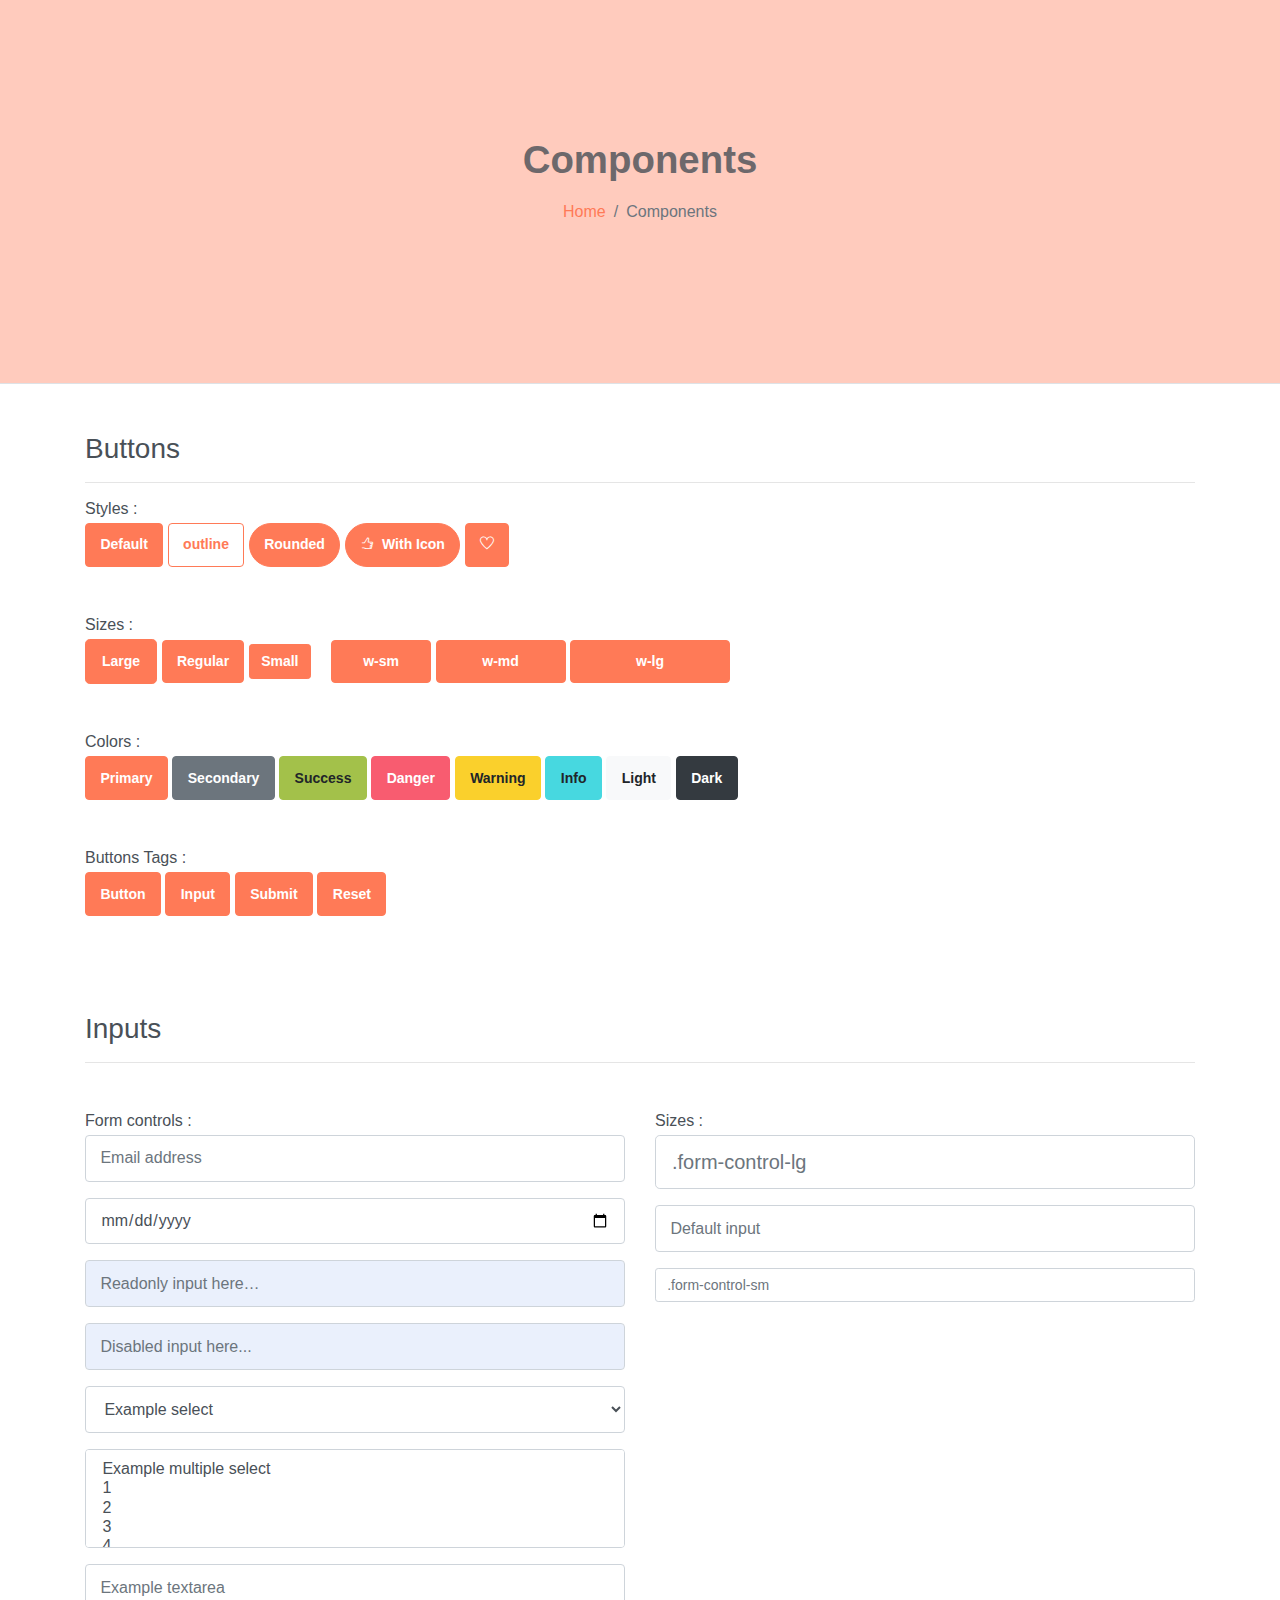
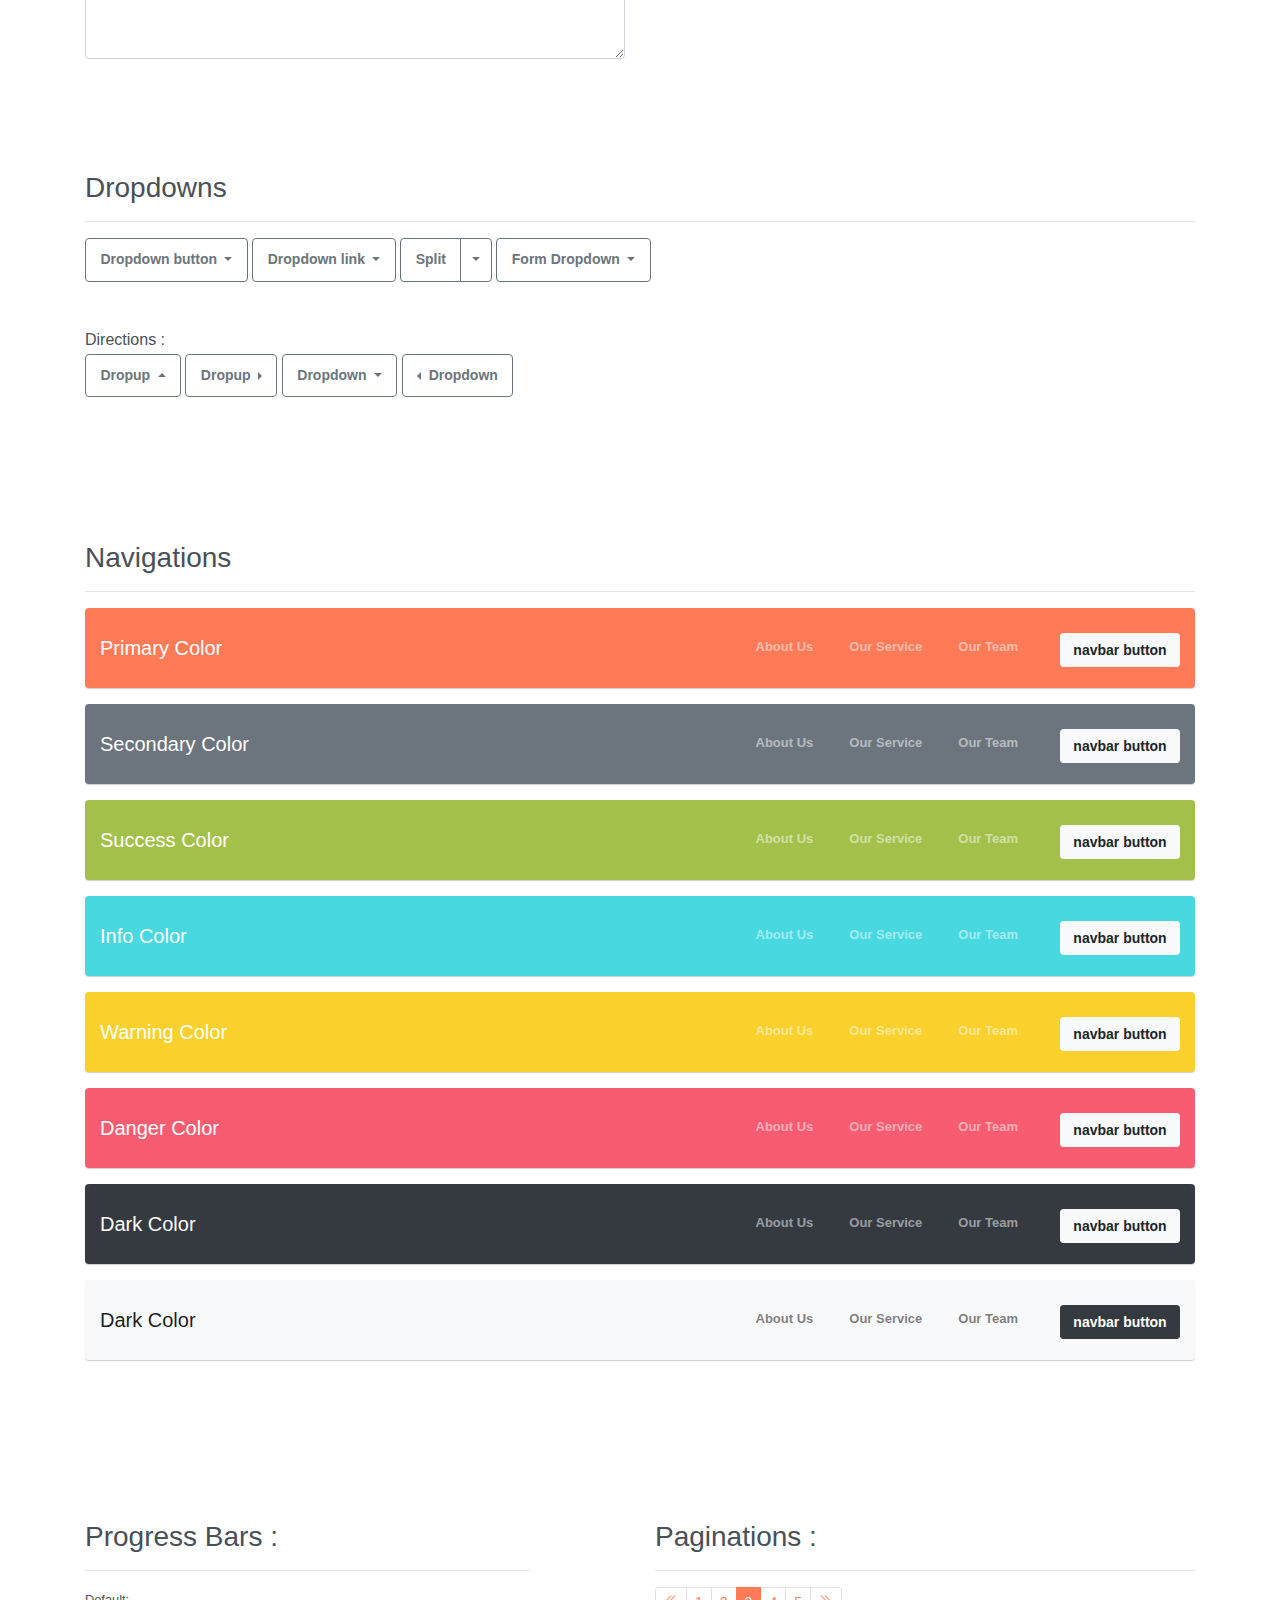
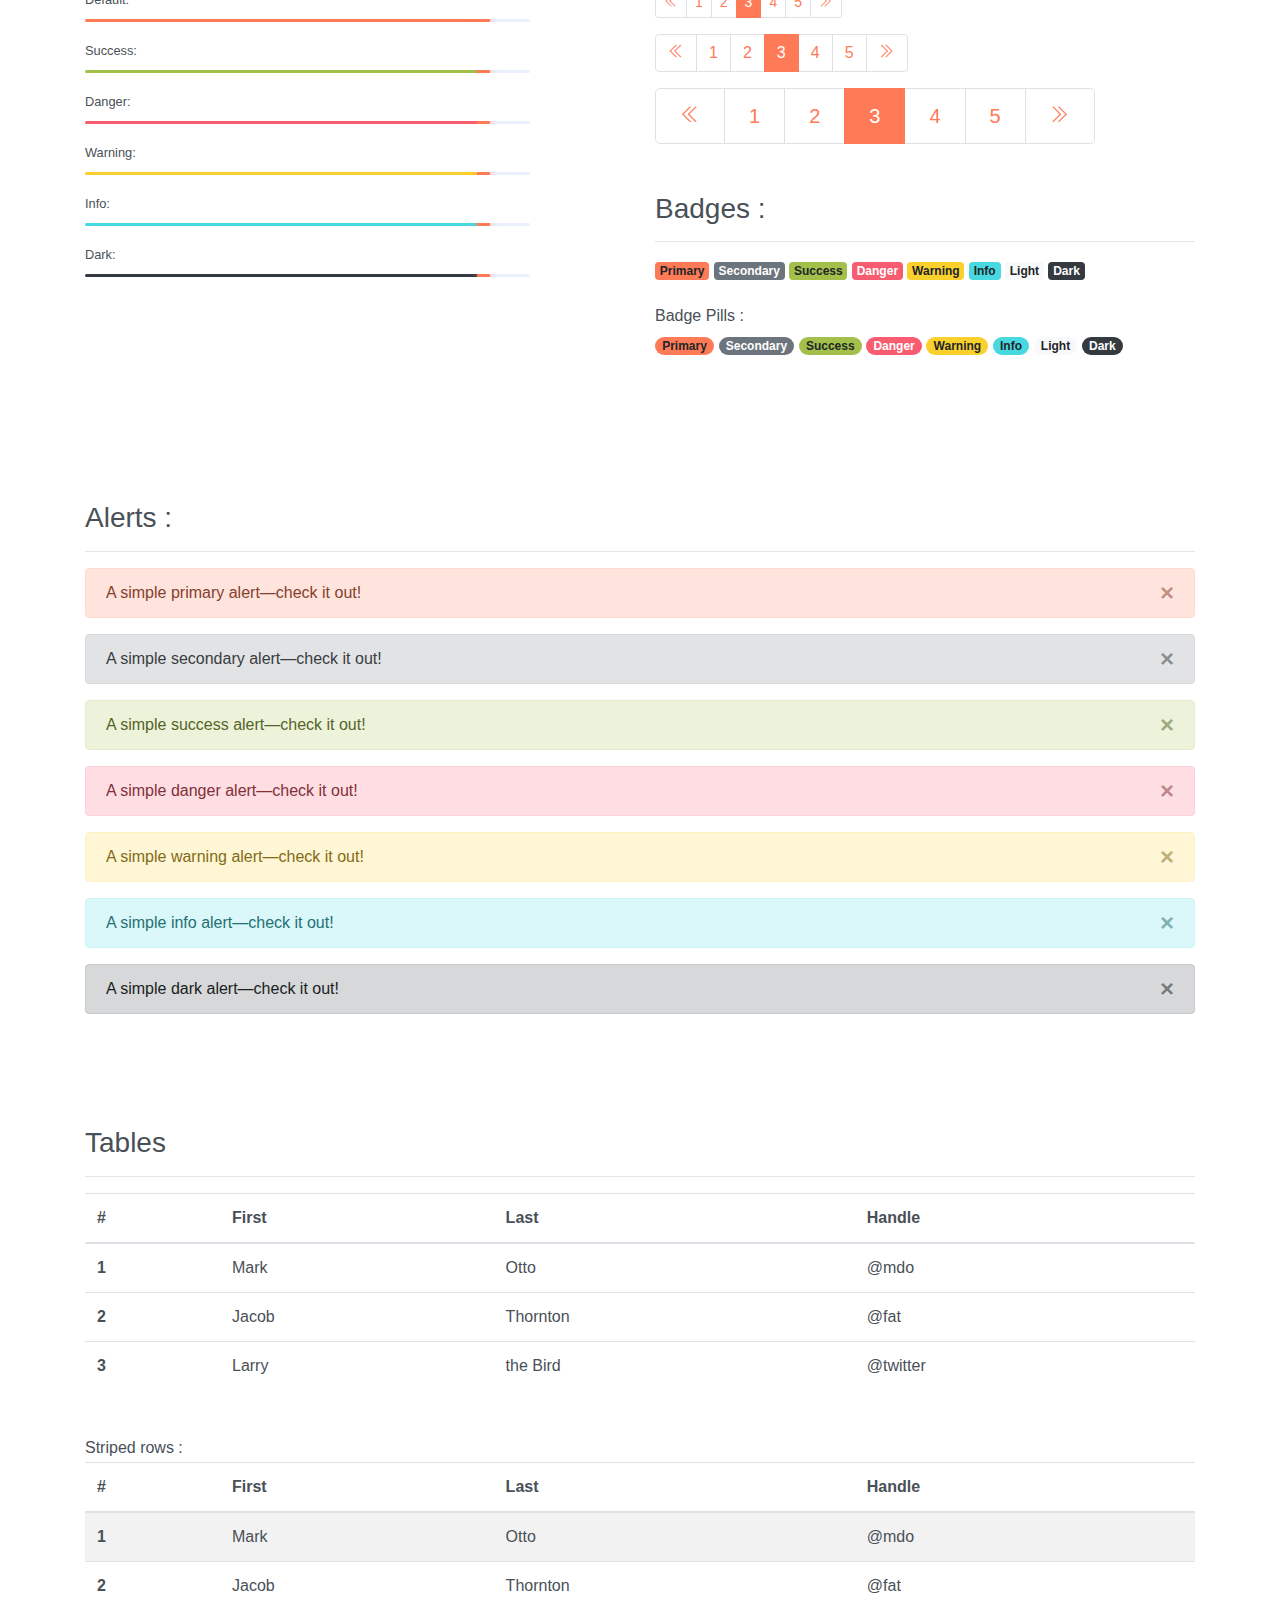
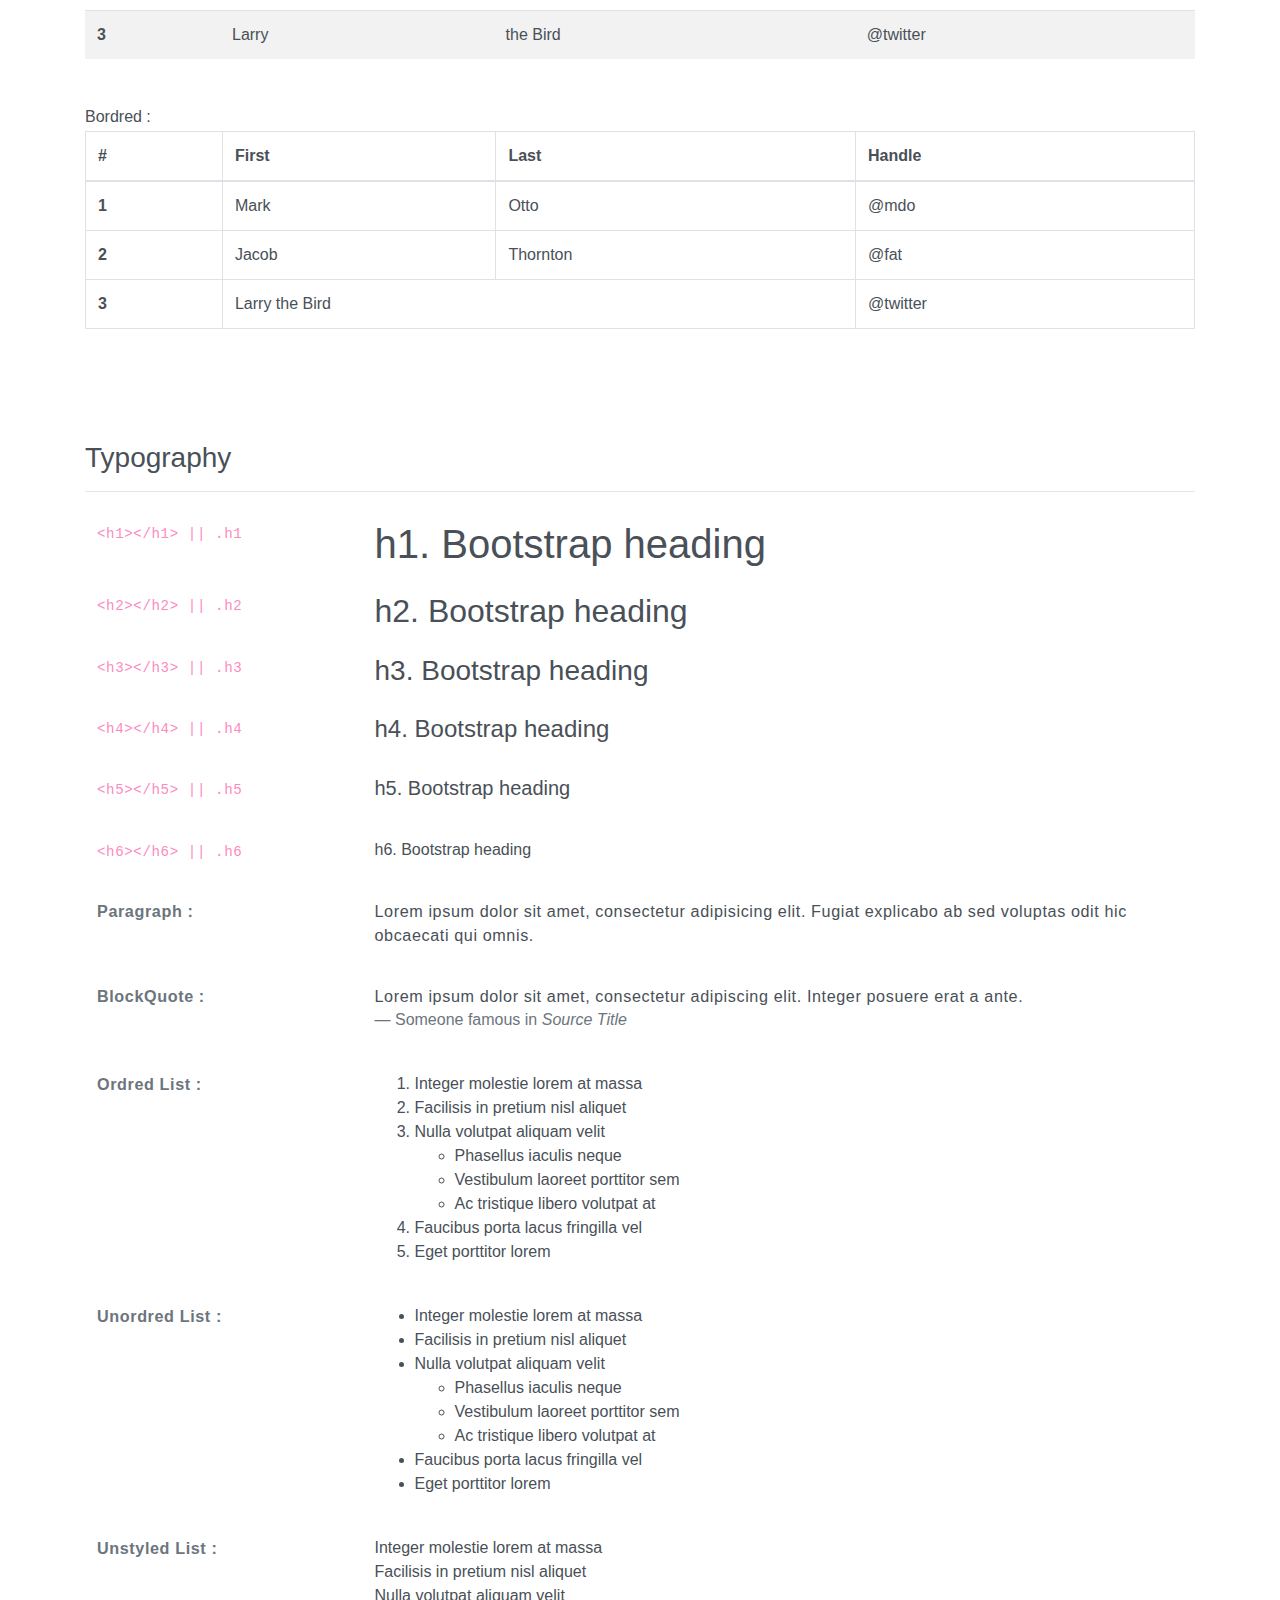
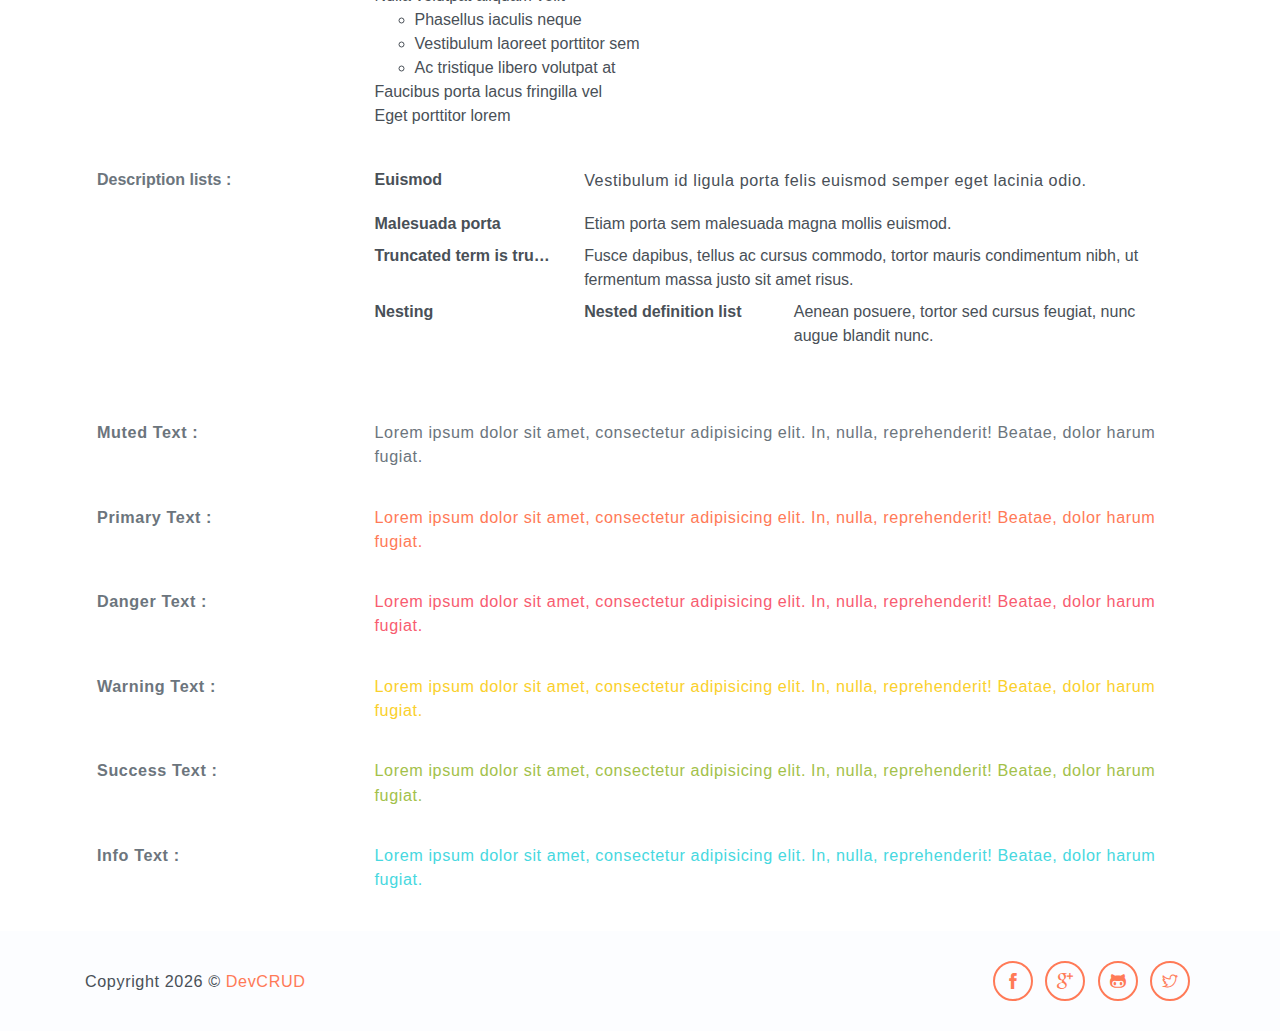
==== commit 47db4ed7: "Third Commit" ====
--- a/components.html
+++ b/components.html
@@ -1,21 +1,24 @@
 <!DOCTYPE html>
 <html lang="en">
+
 <head>
    <meta charset="utf-8">
    <meta name="viewport" content="width=device-width, initial-scale=1, shrink-to-fit=no">
-   <meta name="description" content="Start your development with Steller landing page.">
-   <meta name="author" content="Devcrud">
+   <meta name="description"
+      content="I design seamless digital experiences that blend creativity with user empathy. Explore my portfolio and let's shape the future of design together.">
+   <meta name="author" content="Kunwar Ahlawat">
    <title>Steller | Components</title>
    <!-- font icons -->
    <link rel="stylesheet" href="assets/vendors/themify-icons/css/themify-icons.css">
    <!-- Bootstrap + Steller  -->
-   <link rel="stylesheet" href="assets/css/steller.css">
+   <link rel="stylesheet" href="assets/css/ahlawat.css">
 </head>
+
 <body>
 
    <!-- Page Header -->
-   <header class="header header-mini"> 
-      <div class="header-title">Components</div> 
+   <header class="header header-mini">
+      <div class="header-title">Components</div>
       <nav aria-label="breadcrumb">
          <ol class="breadcrumb">
             <li class="breadcrumb-item"><a href="/">Home</a></li>
@@ -45,7 +48,7 @@
       <button class="btn btn-primary w-md">w-md</button>
       <button class="btn btn-primary w-lg">w-lg</button>
 
-      <h6 class="section-secondary-title mt-5">Colors :</h6>          
+      <h6 class="section-secondary-title mt-5">Colors :</h6>
       <button type="button" class="btn btn-primary">Primary</button>
       <button type="button" class="btn btn-secondary">Secondary</button>
       <button type="button" class="btn btn-success">Success</button>
@@ -60,7 +63,7 @@
       <input class="btn btn-primary" type="button" value="Input">
       <input class="btn btn-primary" type="submit" value="Submit">
       <input class="btn btn-primary" type="reset" value="Reset">
-      
+
       <!-- devider -->
       <div class="py-5"></div>
 
@@ -69,7 +72,7 @@
       <hr>
       <div class="row mt-5">
          <div class="col-md-6">
-            <h6 class="section-secondary-title">Form controls :</h6>        
+            <h6 class="section-secondary-title">Form controls :</h6>
             <div class="form-group">
                <input type="email" class="form-control" id="exampleFormControlInput1" placeholder="Email address">
             </div>
@@ -103,41 +106,44 @@
                </select>
             </div>
             <div class="form-group">
-               <textarea class="form-control" id="exampleFormControlTextarea1" rows="3" placeholder="Example textarea"></textarea>
+               <textarea class="form-control" id="exampleFormControlTextarea1" rows="3"
+                  placeholder="Example textarea"></textarea>
             </div>
          </div>
          <div class="col-md-6">
-            <h6 class="section-secondary-title">Sizes :</h6>    
+            <h6 class="section-secondary-title">Sizes :</h6>
             <div class="form-group">
-               <input class="form-control form-control-lg" type="text" placeholder=".form-control-lg">             
+               <input class="form-control form-control-lg" type="text" placeholder=".form-control-lg">
             </div>
             <div class="form-group">
                <input class="form-control" type="text" placeholder="Default input">
             </div>
             <div class="form-group">
-               <input class="form-control form-control-sm" type="text" placeholder=".form-control-sm"> 
-            </div>
-         </div>
-      </div> <!-- end of inputs -->   
+               <input class="form-control form-control-sm" type="text" placeholder=".form-control-sm">
+            </div>
+         </div>
+      </div> <!-- end of inputs -->
 
       <!-- devider -->
-      <div class="py-5"></div>             
+      <div class="py-5"></div>
 
       <!-- Dropdowns -->
       <h3 class="components-section-title font-weight-normal">Dropdowns</h3>
       <hr>
       <div class="dropdown d-inline-block">
-         <button class="btn btn-outline-secondary dropdown-toggle" type="button" id="dropdownMenuButton" data-toggle="dropdown" aria-haspopup="true" aria-expanded="false">
-         Dropdown button
+         <button class="btn btn-outline-secondary dropdown-toggle" type="button" id="dropdownMenuButton"
+            data-toggle="dropdown" aria-haspopup="true" aria-expanded="false">
+            Dropdown button
          </button>
          <div class="dropdown-menu" aria-labelledby="dropdownMenuButton">
-         <a class="dropdown-item" href="#">Action</a>
-         <a class="dropdown-item" href="#">Another action</a>
-         <a class="dropdown-item" href="#">Something else here</a>
+            <a class="dropdown-item" href="#">Action</a>
+            <a class="dropdown-item" href="#">Another action</a>
+            <a class="dropdown-item" href="#">Something else here</a>
          </div>
       </div>
       <div class="dropdown d-inline-block">
-         <a class="btn btn-outline-secondary dropdown-toggle" href="#" role="button" id="dropdownMenuLink" data-toggle="dropdown" aria-haspopup="true" aria-expanded="false">
+         <a class="btn btn-outline-secondary dropdown-toggle" href="#" role="button" id="dropdownMenuLink"
+            data-toggle="dropdown" aria-haspopup="true" aria-expanded="false">
             Dropdown link
          </a>
          <div class="dropdown-menu" aria-labelledby="dropdownMenuLink">
@@ -148,8 +154,9 @@
       </div>
       <div class="btn-group">
          <button type="button" class="btn btn-outline-secondary">Split</button>
-         <button type="button" class="btn btn-outline-secondary dropdown-toggle dropdown-toggle-split" data-toggle="dropdown" aria-haspopup="true" aria-expanded="false">
-         <span class="sr-only">Toggle Dropdown</span>
+         <button type="button" class="btn btn-outline-secondary dropdown-toggle dropdown-toggle-split"
+            data-toggle="dropdown" aria-haspopup="true" aria-expanded="false">
+            <span class="sr-only">Toggle Dropdown</span>
          </button>
          <div class="dropdown-menu">
             <a class="dropdown-item" href="#">Action</a>
@@ -160,13 +167,15 @@
          </div>
       </div>
       <div class="btn-group">
-         <button class="btn btn-outline-secondary dropdown-toggle" type="button" id="dropdownMenuButton" data-toggle="dropdown" aria-haspopup="true" aria-expanded="false">
+         <button class="btn btn-outline-secondary dropdown-toggle" type="button" id="dropdownMenuButton"
+            data-toggle="dropdown" aria-haspopup="true" aria-expanded="false">
             Form Dropdown
          </button>
          <div class="dropdown-menu form">
             <form class="px-4 py-3">
                <div class="form-group">
-                  <input type="email" class="form-control" id="exampleDropdownFormEmail1" placeholder="email@example.com">
+                  <input type="email" class="form-control" id="exampleDropdownFormEmail1"
+                     placeholder="email@example.com">
                </div>
                <div class="form-group">
                   <input type="password" class="form-control" id="exampleDropdownFormPassword1" placeholder="Password">
@@ -183,10 +192,11 @@
             <a class="dropdown-item" href="#"><small>New around here? Sign up</small></a>
             <a class="dropdown-item" href="#"><small>Forgot password?</small></a>
          </div>
-      </div>       
-      <h6 class="section-secondary-title mt-5">Directions :</h6>  
+      </div>
+      <h6 class="section-secondary-title mt-5">Directions :</h6>
       <div class="btn-group dropup">
-         <button type="button" class="btn btn-outline-secondary dropdown-toggle" data-toggle="dropdown" aria-haspopup="true" aria-expanded="false">
+         <button type="button" class="btn btn-outline-secondary dropdown-toggle" data-toggle="dropdown"
+            aria-haspopup="true" aria-expanded="false">
             Dropup
          </button>
          <div class="dropdown-menu">
@@ -198,7 +208,8 @@
          </div>
       </div>
       <div class="btn-group dropright">
-         <button type="button" class="btn btn-outline-secondary dropdown-toggle" data-toggle="dropdown" aria-haspopup="true" aria-expanded="false">
+         <button type="button" class="btn btn-outline-secondary dropdown-toggle" data-toggle="dropdown"
+            aria-haspopup="true" aria-expanded="false">
             Dropup
          </button>
          <div class="dropdown-menu">
@@ -210,7 +221,8 @@
          </div>
       </div>
       <div class="btn-group">
-         <button type="button" class="btn btn-outline-secondary dropdown-toggle" data-toggle="dropdown" aria-haspopup="true" aria-expanded="false">
+         <button type="button" class="btn btn-outline-secondary dropdown-toggle" data-toggle="dropdown"
+            aria-haspopup="true" aria-expanded="false">
             Dropdown
          </button>
          <div class="dropdown-menu">
@@ -222,7 +234,8 @@
          </div>
       </div>
       <div class="btn-group dropleft">
-         <button type="button" class="btn btn-outline-secondary dropdown-toggle" data-toggle="dropdown" aria-haspopup="true" aria-expanded="false">
+         <button type="button" class="btn btn-outline-secondary dropdown-toggle" data-toggle="dropdown"
+            aria-haspopup="true" aria-expanded="false">
             Dropdown
          </button>
          <div class="dropdown-menu">
@@ -232,10 +245,10 @@
             <div class="dropdown-divider"></div>
             <a class="dropdown-item" href="#">Separated link</a>
          </div>
-      </div> <!-- end of Dropdowns -->  
+      </div> <!-- end of Dropdowns -->
 
       <!-- devider -->
-      <div class="py-5"></div>   
+      <div class="py-5"></div>
 
       <!-- navbars -->
       <h3 class="components-section-title font-weight-normal mt-5">Navigations</h3>
@@ -243,11 +256,13 @@
       <nav class="navbar navbar-expand-sm navbar-dark bg-primary rounded shadow mb-3">
          <div class="container">
             <a class="navbar-brand" href="#">Primary Color</a>
-            <button class="navbar-toggler ml-auto" type="button" data-toggle="collapse" data-target="#navbarSupportedContent" aria-controls="navbarSupportedContent" aria-expanded="false" aria-label="Toggle navigation">
-            <span class="navbar-toggler-icon"></span>
+            <button class="navbar-toggler ml-auto" type="button" data-toggle="collapse"
+               data-target="#navbarSupportedContent" aria-controls="navbarSupportedContent" aria-expanded="false"
+               aria-label="Toggle navigation">
+               <span class="navbar-toggler-icon"></span>
             </button>
             <div class="collapse navbar-collapse" id="navbarSupportedContent">
-               <ul class="navbar-nav ml-auto"> 
+               <ul class="navbar-nav ml-auto">
                   <li class="nav-item">
                      <a class="nav-link" href="#about">About Us</a>
                   </li>
@@ -260,18 +275,20 @@
                   <li class="nav-item">
                      <a href="#book-table" class="ml-4 mt-1 btn btn-light btn-sm">navbar button</a>
                   </li>
-               </ul>                       
+               </ul>
             </div>
          </div>
       </nav>
       <nav class="navbar navbar-expand-sm navbar-dark bg-secondary rounded shadow mb-3">
          <div class="container">
             <a class="navbar-brand" href="#">Secondary Color</a>
-            <button class="navbar-toggler ml-auto" type="button" data-toggle="collapse" data-target="#navbarSupportedContent" aria-controls="navbarSupportedContent" aria-expanded="false" aria-label="Toggle navigation">
-            <span class="navbar-toggler-icon"></span>
+            <button class="navbar-toggler ml-auto" type="button" data-toggle="collapse"
+               data-target="#navbarSupportedContent" aria-controls="navbarSupportedContent" aria-expanded="false"
+               aria-label="Toggle navigation">
+               <span class="navbar-toggler-icon"></span>
             </button>
             <div class="collapse navbar-collapse" id="navbarSupportedContent">
-               <ul class="navbar-nav ml-auto"> 
+               <ul class="navbar-nav ml-auto">
                   <li class="nav-item">
                      <a class="nav-link" href="#about">About Us</a>
                   </li>
@@ -284,18 +301,20 @@
                   <li class="nav-item">
                      <a href="#book-table" class="ml-4 mt-1 btn btn-light btn-sm">navbar button</a>
                   </li>
-               </ul>                       
+               </ul>
             </div>
          </div>
       </nav>
       <nav class="navbar navbar-expand-sm navbar-dark bg-success rounded shadow mb-3">
          <div class="container">
             <a class="navbar-brand" href="#">Success Color</a>
-            <button class="navbar-toggler ml-auto" type="button" data-toggle="collapse" data-target="#navbarSupportedContent" aria-controls="navbarSupportedContent" aria-expanded="false" aria-label="Toggle navigation">
-            <span class="navbar-toggler-icon"></span>
+            <button class="navbar-toggler ml-auto" type="button" data-toggle="collapse"
+               data-target="#navbarSupportedContent" aria-controls="navbarSupportedContent" aria-expanded="false"
+               aria-label="Toggle navigation">
+               <span class="navbar-toggler-icon"></span>
             </button>
             <div class="collapse navbar-collapse" id="navbarSupportedContent">
-               <ul class="navbar-nav ml-auto"> 
+               <ul class="navbar-nav ml-auto">
                   <li class="nav-item">
                      <a class="nav-link" href="#about">About Us</a>
                   </li>
@@ -308,18 +327,20 @@
                   <li class="nav-item">
                      <a href="#book-table" class="ml-4 mt-1 btn btn-light btn-sm">navbar button</a>
                   </li>
-               </ul>                       
+               </ul>
             </div>
          </div>
       </nav>
       <nav class="navbar navbar-expand-sm navbar-dark bg-info rounded shadow mb-3">
          <div class="container">
             <a class="navbar-brand" href="#">Info Color</a>
-            <button class="navbar-toggler ml-auto" type="button" data-toggle="collapse" data-target="#navbarSupportedContent" aria-controls="navbarSupportedContent" aria-expanded="false" aria-label="Toggle navigation">
-            <span class="navbar-toggler-icon"></span>
+            <button class="navbar-toggler ml-auto" type="button" data-toggle="collapse"
+               data-target="#navbarSupportedContent" aria-controls="navbarSupportedContent" aria-expanded="false"
+               aria-label="Toggle navigation">
+               <span class="navbar-toggler-icon"></span>
             </button>
             <div class="collapse navbar-collapse" id="navbarSupportedContent">
-               <ul class="navbar-nav ml-auto"> 
+               <ul class="navbar-nav ml-auto">
                   <li class="nav-item">
                      <a class="nav-link" href="#about">About Us</a>
                   </li>
@@ -332,18 +353,20 @@
                   <li class="nav-item">
                      <a href="#book-table" class="ml-4 mt-1 btn btn-light btn-sm">navbar button</a>
                   </li>
-               </ul>                       
+               </ul>
             </div>
          </div>
       </nav>
       <nav class="navbar navbar-expand-sm navbar-dark bg-warning rounded shadow mb-3">
          <div class="container">
             <a class="navbar-brand" href="#">Warning Color</a>
-            <button class="navbar-toggler ml-auto" type="button" data-toggle="collapse" data-target="#navbarSupportedContent" aria-controls="navbarSupportedContent" aria-expanded="false" aria-label="Toggle navigation">
-            <span class="navbar-toggler-icon"></span>
+            <button class="navbar-toggler ml-auto" type="button" data-toggle="collapse"
+               data-target="#navbarSupportedContent" aria-controls="navbarSupportedContent" aria-expanded="false"
+               aria-label="Toggle navigation">
+               <span class="navbar-toggler-icon"></span>
             </button>
             <div class="collapse navbar-collapse" id="navbarSupportedContent">
-               <ul class="navbar-nav ml-auto"> 
+               <ul class="navbar-nav ml-auto">
                   <li class="nav-item">
                      <a class="nav-link" href="#about">About Us</a>
                   </li>
@@ -356,18 +379,20 @@
                   <li class="nav-item">
                      <a href="#book-table" class="ml-4 mt-1 btn btn-light btn-sm">navbar button</a>
                   </li>
-               </ul>                       
+               </ul>
             </div>
          </div>
       </nav>
       <nav class="navbar navbar-expand-sm navbar-dark bg-danger rounded shadow mb-3">
          <div class="container">
             <a class="navbar-brand" href="#">Danger Color</a>
-            <button class="navbar-toggler ml-auto" type="button" data-toggle="collapse" data-target="#navbarSupportedContent" aria-controls="navbarSupportedContent" aria-expanded="false" aria-label="Toggle navigation">
-            <span class="navbar-toggler-icon"></span>
+            <button class="navbar-toggler ml-auto" type="button" data-toggle="collapse"
+               data-target="#navbarSupportedContent" aria-controls="navbarSupportedContent" aria-expanded="false"
+               aria-label="Toggle navigation">
+               <span class="navbar-toggler-icon"></span>
             </button>
             <div class="collapse navbar-collapse" id="navbarSupportedContent">
-               <ul class="navbar-nav ml-auto"> 
+               <ul class="navbar-nav ml-auto">
                   <li class="nav-item">
                      <a class="nav-link" href="#about">About Us</a>
                   </li>
@@ -380,18 +405,20 @@
                   <li class="nav-item">
                      <a href="#book-table" class="ml-4 mt-1 btn btn-light btn-sm">navbar button</a>
                   </li>
-               </ul>                       
+               </ul>
             </div>
          </div>
       </nav>
       <nav class="navbar navbar-expand-sm navbar-dark bg-dark rounded shadow mb-3">
          <div class="container">
             <a class="navbar-brand" href="#">Dark Color</a>
-            <button class="navbar-toggler ml-auto" type="button" data-toggle="collapse" data-target="#navbarSupportedContent" aria-controls="navbarSupportedContent" aria-expanded="false" aria-label="Toggle navigation">
-            <span class="navbar-toggler-icon"></span>
+            <button class="navbar-toggler ml-auto" type="button" data-toggle="collapse"
+               data-target="#navbarSupportedContent" aria-controls="navbarSupportedContent" aria-expanded="false"
+               aria-label="Toggle navigation">
+               <span class="navbar-toggler-icon"></span>
             </button>
             <div class="collapse navbar-collapse" id="navbarSupportedContent">
-               <ul class="navbar-nav ml-auto"> 
+               <ul class="navbar-nav ml-auto">
                   <li class="nav-item">
                      <a class="nav-link" href="#about">About Us</a>
                   </li>
@@ -404,18 +431,20 @@
                   <li class="nav-item">
                      <a href="#book-table" class="ml-4 mt-1 btn btn-light btn-sm">navbar button</a>
                   </li>
-               </ul>                       
+               </ul>
             </div>
          </div>
       </nav>
       <nav class="navbar navbar-expand-sm navbar-light bg-light rounded shadow mb-3">
          <div class="container">
             <a class="navbar-brand" href="#">Dark Color</a>
-            <button class="navbar-toggler ml-auto" type="button" data-toggle="collapse" data-target="#navbarSupportedContent" aria-controls="navbarSupportedContent" aria-expanded="false" aria-label="Toggle navigation">
-            <span class="navbar-toggler-icon"></span>
+            <button class="navbar-toggler ml-auto" type="button" data-toggle="collapse"
+               data-target="#navbarSupportedContent" aria-controls="navbarSupportedContent" aria-expanded="false"
+               aria-label="Toggle navigation">
+               <span class="navbar-toggler-icon"></span>
             </button>
             <div class="collapse navbar-collapse" id="navbarSupportedContent">
-               <ul class="navbar-nav ml-auto"> 
+               <ul class="navbar-nav ml-auto">
                   <li class="nav-item">
                      <a class="nav-link" href="#about">About Us</a>
                   </li>
@@ -428,15 +457,15 @@
                   <li class="nav-item">
                      <a href="#book-table" class="ml-4 mt-1 btn btn-dark btn-sm">navbar button</a>
                   </li>
-               </ul>                       
+               </ul>
             </div>
          </div>
       </nav>
       <!-- End of navbars -->
 
       <!-- devider -->
-      <div class="py-5"></div>   
-      
+      <div class="py-5"></div>
+
       <!-- progress bars -->
       <div class="row justify-content-between">
          <div class="col-md-5">
@@ -444,27 +473,33 @@
             <hr>
             <small>Default: </small>
             <div class="progress mt-2 mb-3">
-               <div class="progress-bar" role="progressbar" style="width: 90%" aria-valuenow="25" aria-valuemin="0" aria-valuemax="100"><span>90%</span></div>
+               <div class="progress-bar" role="progressbar" style="width: 90%" aria-valuenow="25" aria-valuemin="0"
+                  aria-valuemax="100"><span>90%</span></div>
             </div>
             <small>Success:</small>
             <div class="progress mt-2 mb-3">
-               <div class="progress-bar bg-success" role="progressbar" style="width: 90%" aria-valuenow="25" aria-valuemin="0" aria-valuemax="100"><span>90%</span></div>
+               <div class="progress-bar bg-success" role="progressbar" style="width: 90%" aria-valuenow="25"
+                  aria-valuemin="0" aria-valuemax="100"><span>90%</span></div>
             </div>
             <small>Danger:</small>
             <div class="progress mt-2 mb-3">
-               <div class="progress-bar bg-danger" role="progressbar" style="width: 90%" aria-valuenow="25" aria-valuemin="0" aria-valuemax="100"><span>90%</span></div>
+               <div class="progress-bar bg-danger" role="progressbar" style="width: 90%" aria-valuenow="25"
+                  aria-valuemin="0" aria-valuemax="100"><span>90%</span></div>
             </div>
             <small>Warning:</small>
             <div class="progress mt-2 mb-3">
-               <div class="progress-bar bg-warning" role="progressbar" style="width: 90%" aria-valuenow="25" aria-valuemin="0" aria-valuemax="100"><span>90%</span></div>
+               <div class="progress-bar bg-warning" role="progressbar" style="width: 90%" aria-valuenow="25"
+                  aria-valuemin="0" aria-valuemax="100"><span>90%</span></div>
             </div>
             <small>Info:</small>
             <div class="progress mt-2 mb-3">
-               <div class="progress-bar bg-info" role="progressbar" style="width: 90%" aria-valuenow="25" aria-valuemin="0" aria-valuemax="100"><span>90%</span></div>
+               <div class="progress-bar bg-info" role="progressbar" style="width: 90%" aria-valuenow="25"
+                  aria-valuemin="0" aria-valuemax="100"><span>90%</span></div>
             </div>
             <small>Dark:</small>
             <div class="progress mt-2 mb-3">
-               <div class="progress-bar bg-dark" role="progressbar" style="width: 90%" aria-valuenow="25" aria-valuemin="0" aria-valuemax="100"><span>90%</span></div>
+               <div class="progress-bar bg-dark" role="progressbar" style="width: 90%" aria-valuenow="25"
+                  aria-valuemin="0" aria-valuemax="100"><span>90%</span></div>
             </div>
          </div>
          <div class="col-md-6">
@@ -483,7 +518,7 @@
             </nav>
             <nav aria-label="Page navigation example">
                <ul class="pagination">
-               <li class="page-item"><a class="page-link" href="#"><i class="ti-angle-double-left"></i></a></li>
+                  <li class="page-item"><a class="page-link" href="#"><i class="ti-angle-double-left"></i></a></li>
                   <li class="page-item"><a class="page-link" href="#">1</a></li>
                   <li class="page-item"><a class="page-link" href="#">2</a></li>
                   <li class="page-item active"><a class="page-link" href="#">3</a></li>
@@ -528,7 +563,7 @@
       </div> <!-- End of Progress bars -->
 
       <!-- devider -->
-      <div class="py-5"></div>  
+      <div class="py-5"></div>
 
       <!-- Alerts -->
       <h3 class="components-section-title font-weight-normal mt-5">Alerts :</h3>
@@ -578,8 +613,8 @@
       <!-- end of alerts -->
 
       <!-- devider -->
-      <div class="py-5"></div> 
-   
+      <div class="py-5"></div>
+
       <!-- tables -->
       <h3 class="components-section-title">Tables</h3>
       <hr>
@@ -679,12 +714,12 @@
       <!-- end of tables -->
 
       <!-- devider -->
-      <div class="py-5"></div> 
+      <div class="py-5"></div>
 
       <!-- typography -->
       <h3 class="components-section-title">Typography</h3>
       <hr>
-     
+
       <table class="table table-borderless v-align-center">
          <tbody>
             <tr>
@@ -727,7 +762,10 @@
                <td>
                   <p class="font-weight-bold text-muted">Paragraph :</p>
                </td>
-               <td><p>Lorem ipsum dolor sit amet, consectetur adipisicing elit. Fugiat explicabo ab sed voluptas odit hic obcaecati qui omnis.</p></td>
+               <td>
+                  <p>Lorem ipsum dolor sit amet, consectetur adipisicing elit. Fugiat explicabo ab sed voluptas odit hic
+                     obcaecati qui omnis.</p>
+               </td>
             </tr>
             <tr>
                <td>
@@ -735,14 +773,18 @@
                </td>
                <td>
                   <blockquote class="blockquote">
-                     <p class="mb-0">Lorem ipsum dolor sit amet, consectetur adipiscing elit. Integer posuere erat a ante.</p>
-                     <footer class="blockquote-footer">Someone famous in <cite title="Source Title">Source Title</cite></footer>
+                     <p class="mb-0">Lorem ipsum dolor sit amet, consectetur adipiscing elit. Integer posuere erat a
+                        ante.</p>
+                     <footer class="blockquote-footer">Someone famous in <cite title="Source Title">Source Title</cite>
+                     </footer>
                   </blockquote>
                </td>
             </tr>
 
             <tr>
-               <td><p class="font-weight-bold text-muted">Ordred List :</p></td>
+               <td>
+                  <p class="font-weight-bold text-muted">Ordred List :</p>
+               </td>
                <td>
                   <ol>
                      <li>Integer molestie lorem at massa</li>
@@ -760,9 +802,11 @@
                </td>
             </tr>
             <tr>
-               <td><p class="font-weight-bold text-muted">Unordred List :</p></td>
-               <td>
-                  <ul >
+               <td>
+                  <p class="font-weight-bold text-muted">Unordred List :</p>
+               </td>
+               <td>
+                  <ul>
                      <li>Integer molestie lorem at massa</li>
                      <li>Facilisis in pretium nisl aliquet</li>
                      <li>Nulla volutpat aliquam velit
@@ -778,7 +822,9 @@
                </td>
             </tr>
             <tr>
-               <td><p class="font-weight-bold text-muted">Unstyled List :</p></td>
+               <td>
+                  <p class="font-weight-bold text-muted">Unstyled List :</p>
+               </td>
                <td>
                   <ul class="list-unstyled">
                      <li>Integer molestie lorem at massa</li>
@@ -808,7 +854,8 @@
                      <dd class="col-sm-9">Etiam porta sem malesuada magna mollis euismod.</dd>
 
                      <dt class="col-sm-3 text-truncate">Truncated term is truncated</dt>
-                     <dd class="col-sm-9">Fusce dapibus, tellus ac cursus commodo, tortor mauris condimentum nibh, ut fermentum massa justo sit amet risus.</dd>
+                     <dd class="col-sm-9">Fusce dapibus, tellus ac cursus commodo, tortor mauris condimentum nibh, ut
+                        fermentum massa justo sit amet risus.</dd>
 
                      <dt class="col-sm-3">Nesting</dt>
                      <dd class="col-sm-9">
@@ -825,7 +872,8 @@
                   <p class="font-weight-bold text-muted">Muted Text :</p>
                </td>
                <td>
-                  <p class="text-muted">Lorem ipsum dolor sit amet, consectetur adipisicing elit. In, nulla, reprehenderit! Beatae, dolor harum fugiat.</p>
+                  <p class="text-muted">Lorem ipsum dolor sit amet, consectetur adipisicing elit. In, nulla,
+                     reprehenderit! Beatae, dolor harum fugiat.</p>
                </td>
             </tr>
             <tr>
@@ -833,7 +881,8 @@
                   <p class="font-weight-bold text-muted">Primary Text :</p>
                </td>
                <td>
-                  <p class="text-primary">Lorem ipsum dolor sit amet, consectetur adipisicing elit. In, nulla, reprehenderit! Beatae, dolor harum fugiat.</p>
+                  <p class="text-primary">Lorem ipsum dolor sit amet, consectetur adipisicing elit. In, nulla,
+                     reprehenderit! Beatae, dolor harum fugiat.</p>
                </td>
             </tr>
             <tr>
@@ -841,7 +890,8 @@
                   <p class="font-weight-bold text-muted">Danger Text :</p>
                </td>
                <td>
-                  <p class="text-danger">Lorem ipsum dolor sit amet, consectetur adipisicing elit. In, nulla, reprehenderit! Beatae, dolor harum fugiat.</p>
+                  <p class="text-danger">Lorem ipsum dolor sit amet, consectetur adipisicing elit. In, nulla,
+                     reprehenderit! Beatae, dolor harum fugiat.</p>
                </td>
             </tr>
             <tr>
@@ -849,7 +899,8 @@
                   <p class="font-weight-bold text-muted">Warning Text :</p>
                </td>
                <td>
-                  <p class="text-warning">Lorem ipsum dolor sit amet, consectetur adipisicing elit. In, nulla, reprehenderit! Beatae, dolor harum fugiat.</p>
+                  <p class="text-warning">Lorem ipsum dolor sit amet, consectetur adipisicing elit. In, nulla,
+                     reprehenderit! Beatae, dolor harum fugiat.</p>
                </td>
             </tr>
             <tr>
@@ -857,7 +908,8 @@
                   <p class="font-weight-bold text-muted">Success Text :</p>
                </td>
                <td>
-                  <p class="text-success">Lorem ipsum dolor sit amet, consectetur adipisicing elit. In, nulla, reprehenderit! Beatae, dolor harum fugiat.</p>
+                  <p class="text-success">Lorem ipsum dolor sit amet, consectetur adipisicing elit. In, nulla,
+                     reprehenderit! Beatae, dolor harum fugiat.</p>
                </td>
             </tr>
             <tr>
@@ -865,7 +917,8 @@
                   <p class="font-weight-bold text-muted">Info Text :</p>
                </td>
                <td>
-                  <p class="text-info">Lorem ipsum dolor sit amet, consectetur adipisicing elit. In, nulla, reprehenderit! Beatae, dolor harum fugiat.</p>
+                  <p class="text-info">Lorem ipsum dolor sit amet, consectetur adipisicing elit. In, nulla,
+                     reprehenderit! Beatae, dolor harum fugiat.</p>
                </td>
             </tr>
          </tbody>
@@ -874,31 +927,35 @@
    <!-- end of typography -->
 
    <!-- Page Footer -->
-    <footer class="page-footer">
-        <div class="container">
-            <div class="row align-items-center">
-                <div class="col-sm-6">
-                    <p>Copyright <script>document.write(new Date().getFullYear())</script> &copy; <a href="http://www.devcrud.com" target="_blank">DevCRUD</a></p>
-                </div>
-                <div class="col-sm-6">
-                    <div class="socials">
-                        <a class="social-item" href="javascript:void(0)"><i class="ti-facebook"></i></a>
-                        <a class="social-item" href="javascript:void(0)"><i class="ti-google"></i></a>
-                        <a class="social-item" href="javascript:void(0)"><i class="ti-github"></i></a>
-                        <a class="social-item" href="javascript:void(0)"><i class="ti-twitter"></i></a>
-                    </div>
-                </div>
-            </div>
-        </div>
-    </footer> 
-    <!-- End of page footer -->
-   
+   <footer class="page-footer">
+      <div class="container">
+         <div class="row align-items-center">
+            <div class="col-sm-6">
+               <p>Copyright
+                  <script>document.write(new Date().getFullYear())</script> &copy; <a href="http://www.devcrud.com"
+                     target="_blank">DevCRUD</a>
+               </p>
+            </div>
+            <div class="col-sm-6">
+               <div class="socials">
+                  <a class="social-item" href="javascript:void(0)"><i class="ti-facebook"></i></a>
+                  <a class="social-item" href="javascript:void(0)"><i class="ti-google"></i></a>
+                  <a class="social-item" href="javascript:void(0)"><i class="ti-github"></i></a>
+                  <a class="social-item" href="javascript:void(0)"><i class="ti-twitter"></i></a>
+               </div>
+            </div>
+         </div>
+      </div>
+   </footer>
+   <!-- End of page footer -->
+
    <!-- core  -->
-    <script src="assets/vendors/jquery/jquery-3.4.1.js"></script>
+   <script src="assets/vendors/jquery/jquery-3.4.1.js"></script>
    <script src="assets/vendors/bootstrap/bootstrap.bundle.js"></script>
 
-    <!-- steller js -->
-    <script src="assets/js/steller.js"></script>
+   <!-- steller js -->
+   <script src="assets/js/ahlawat.js"></script>
 
 </body>
-</html>
+
+</html>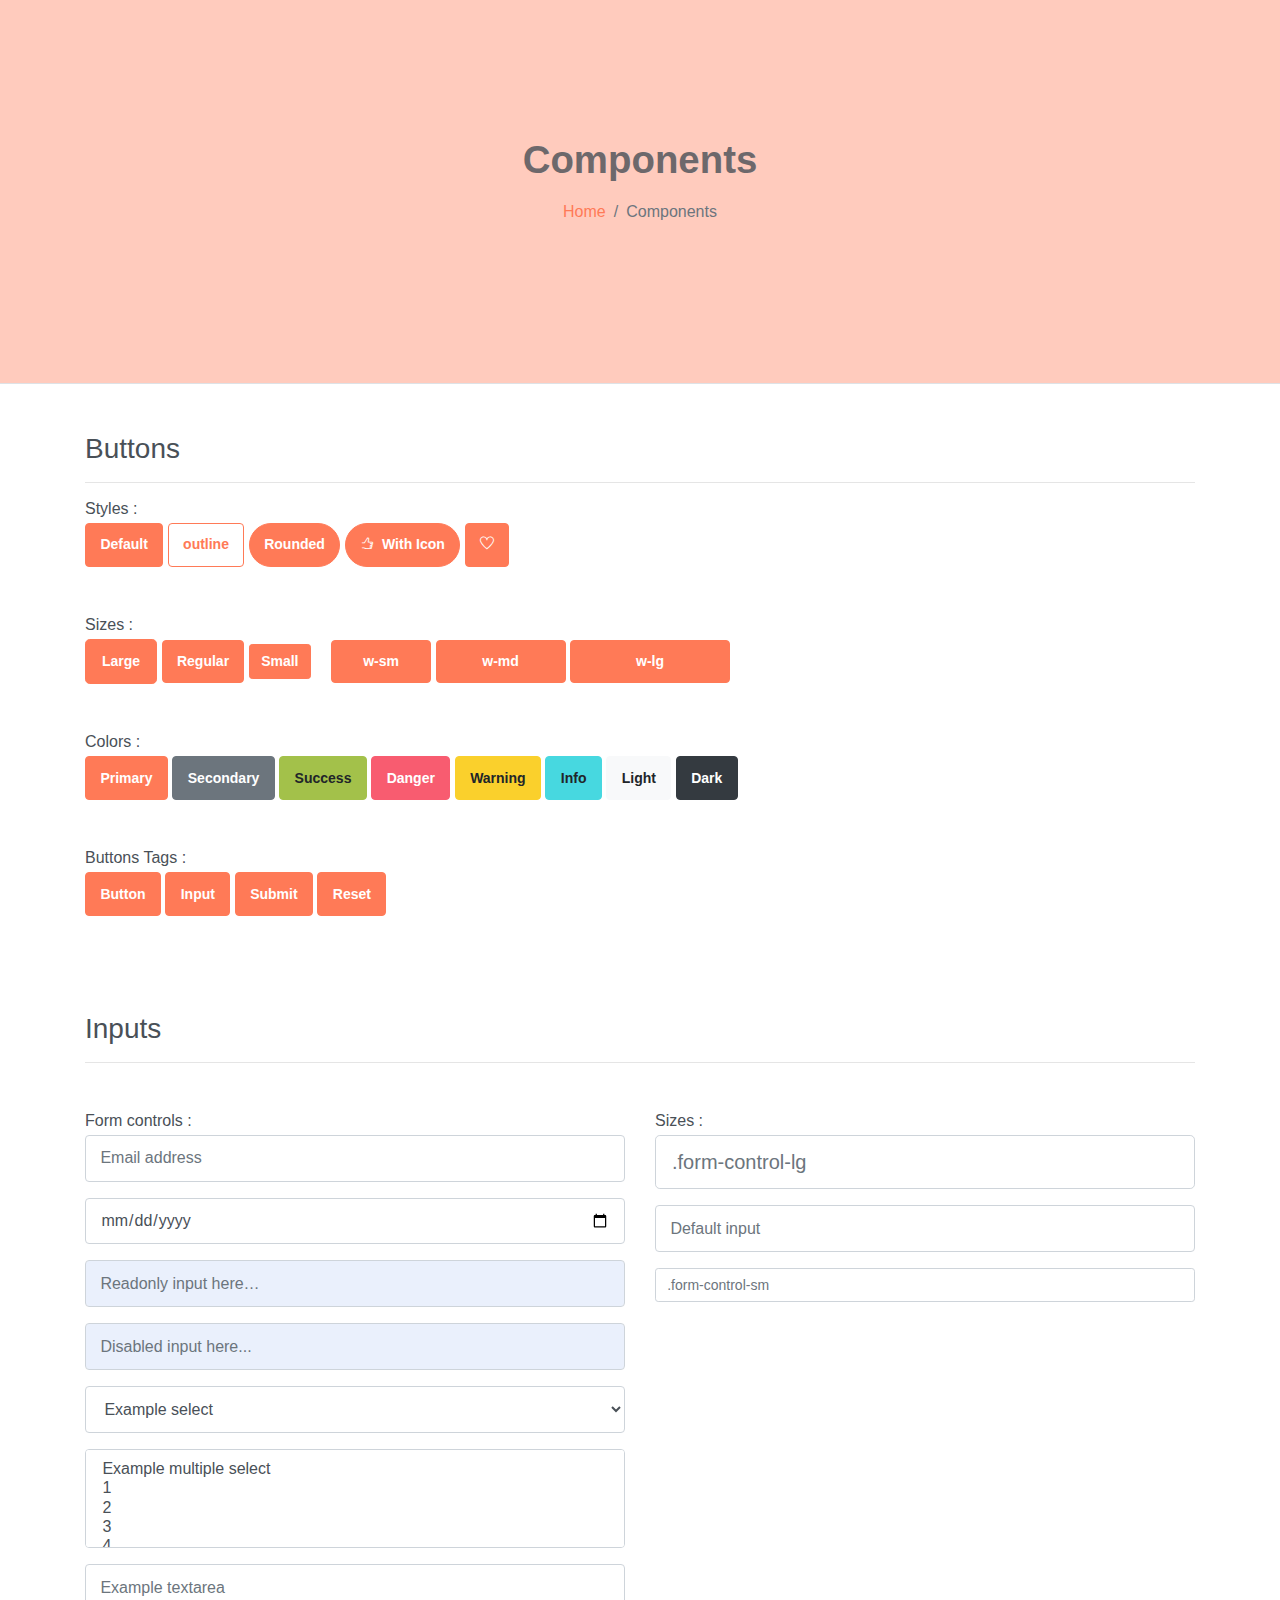
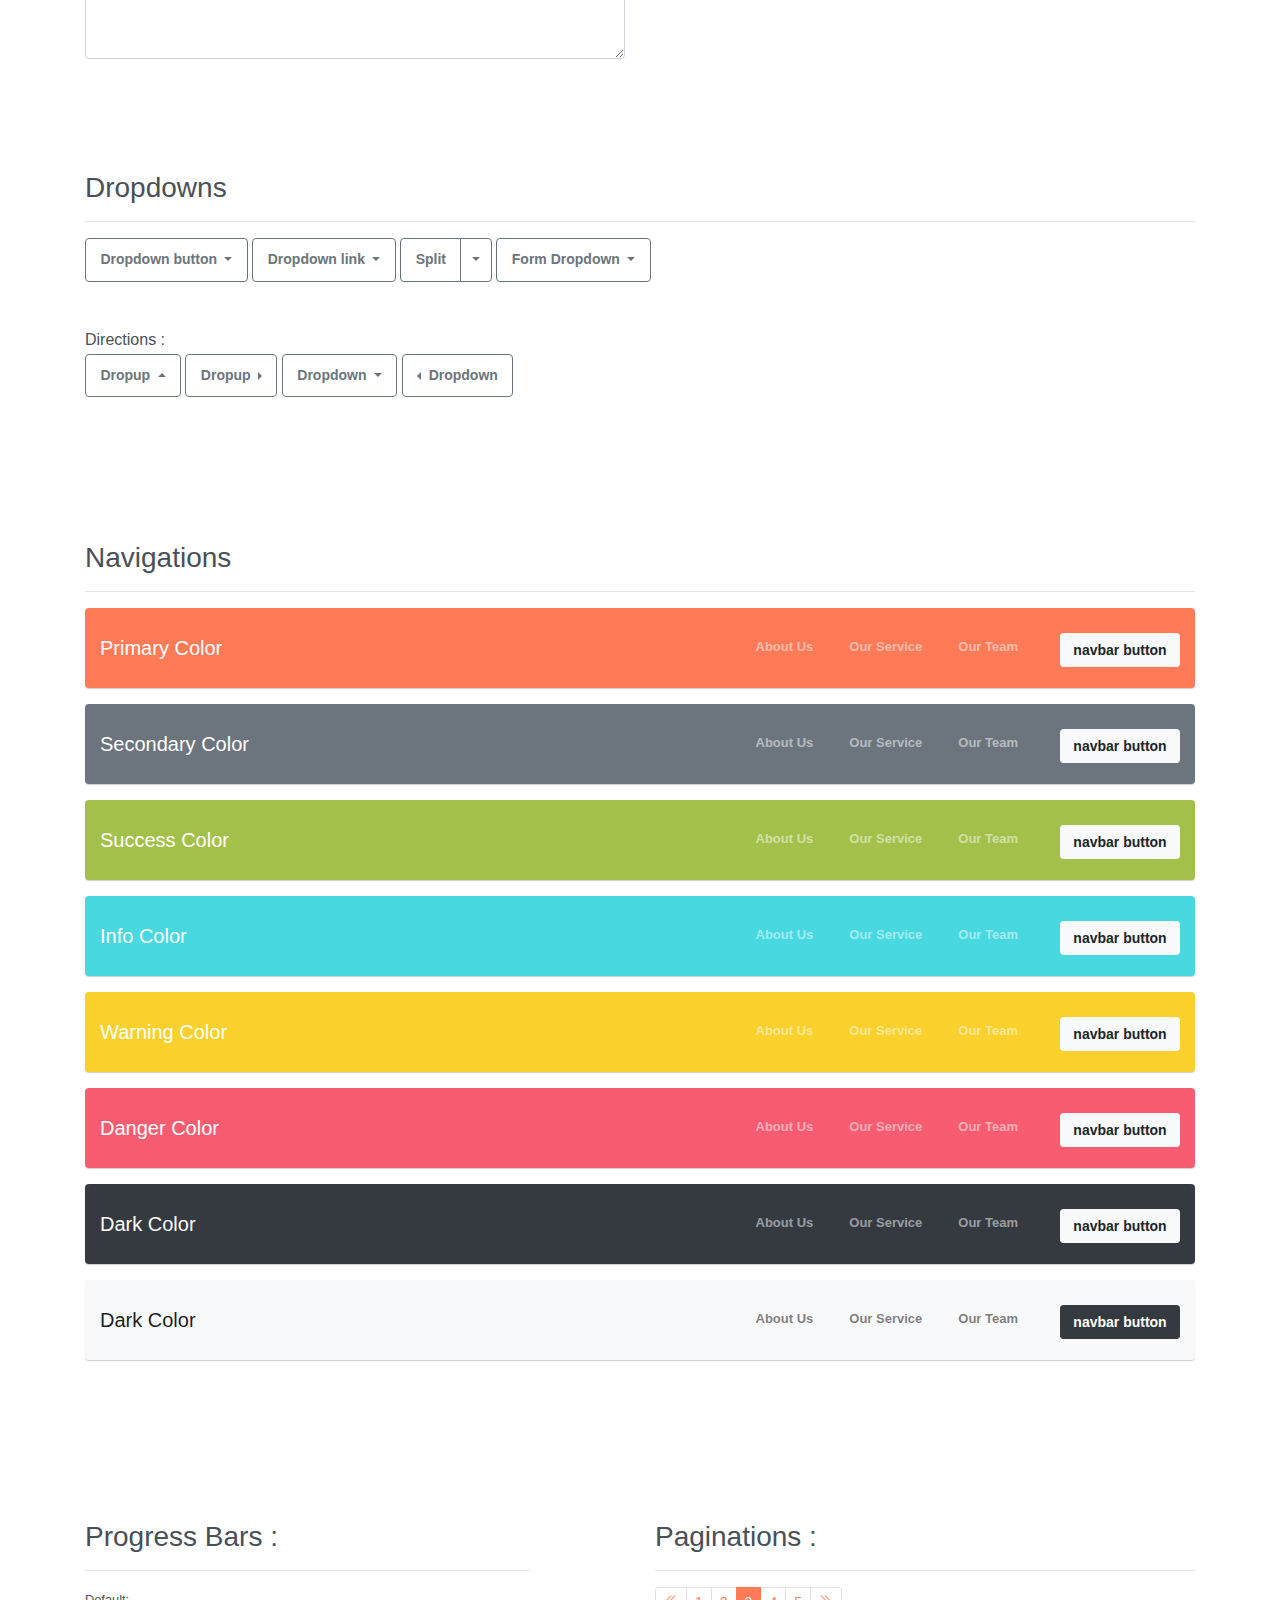
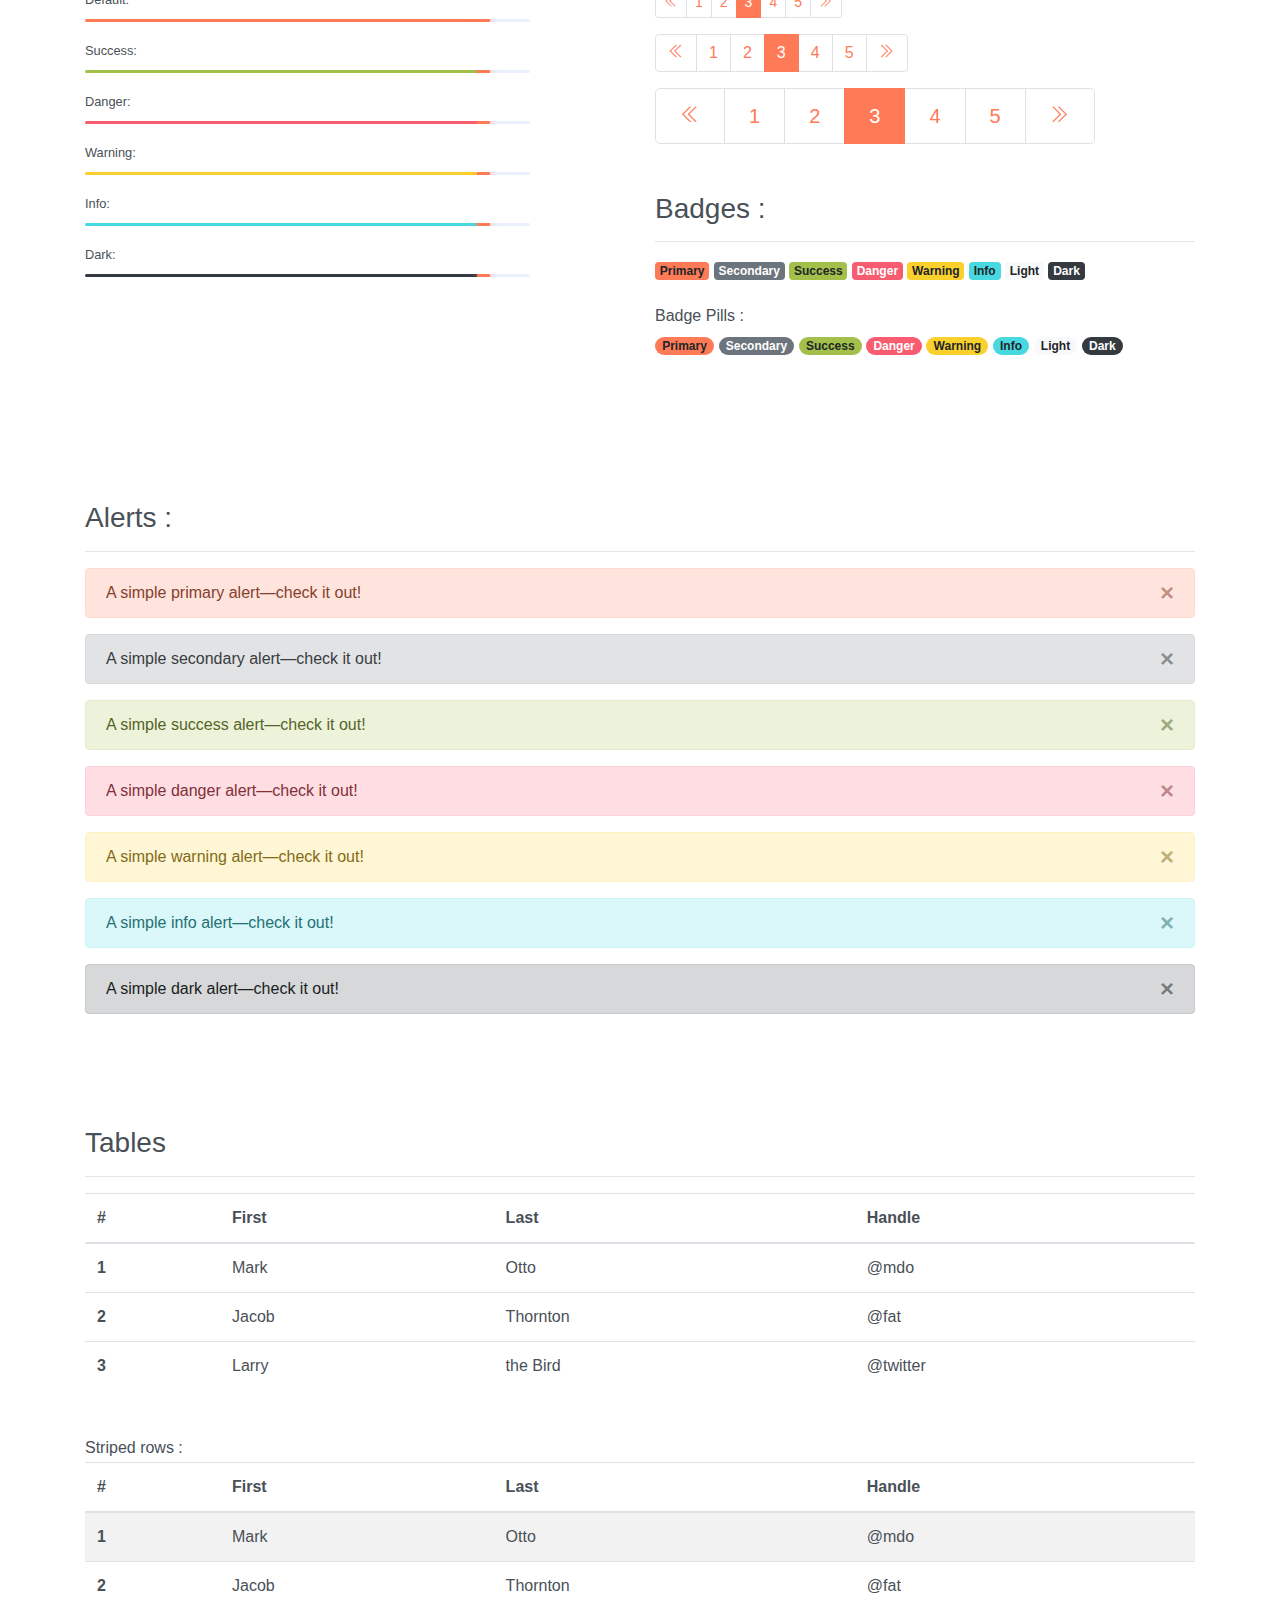
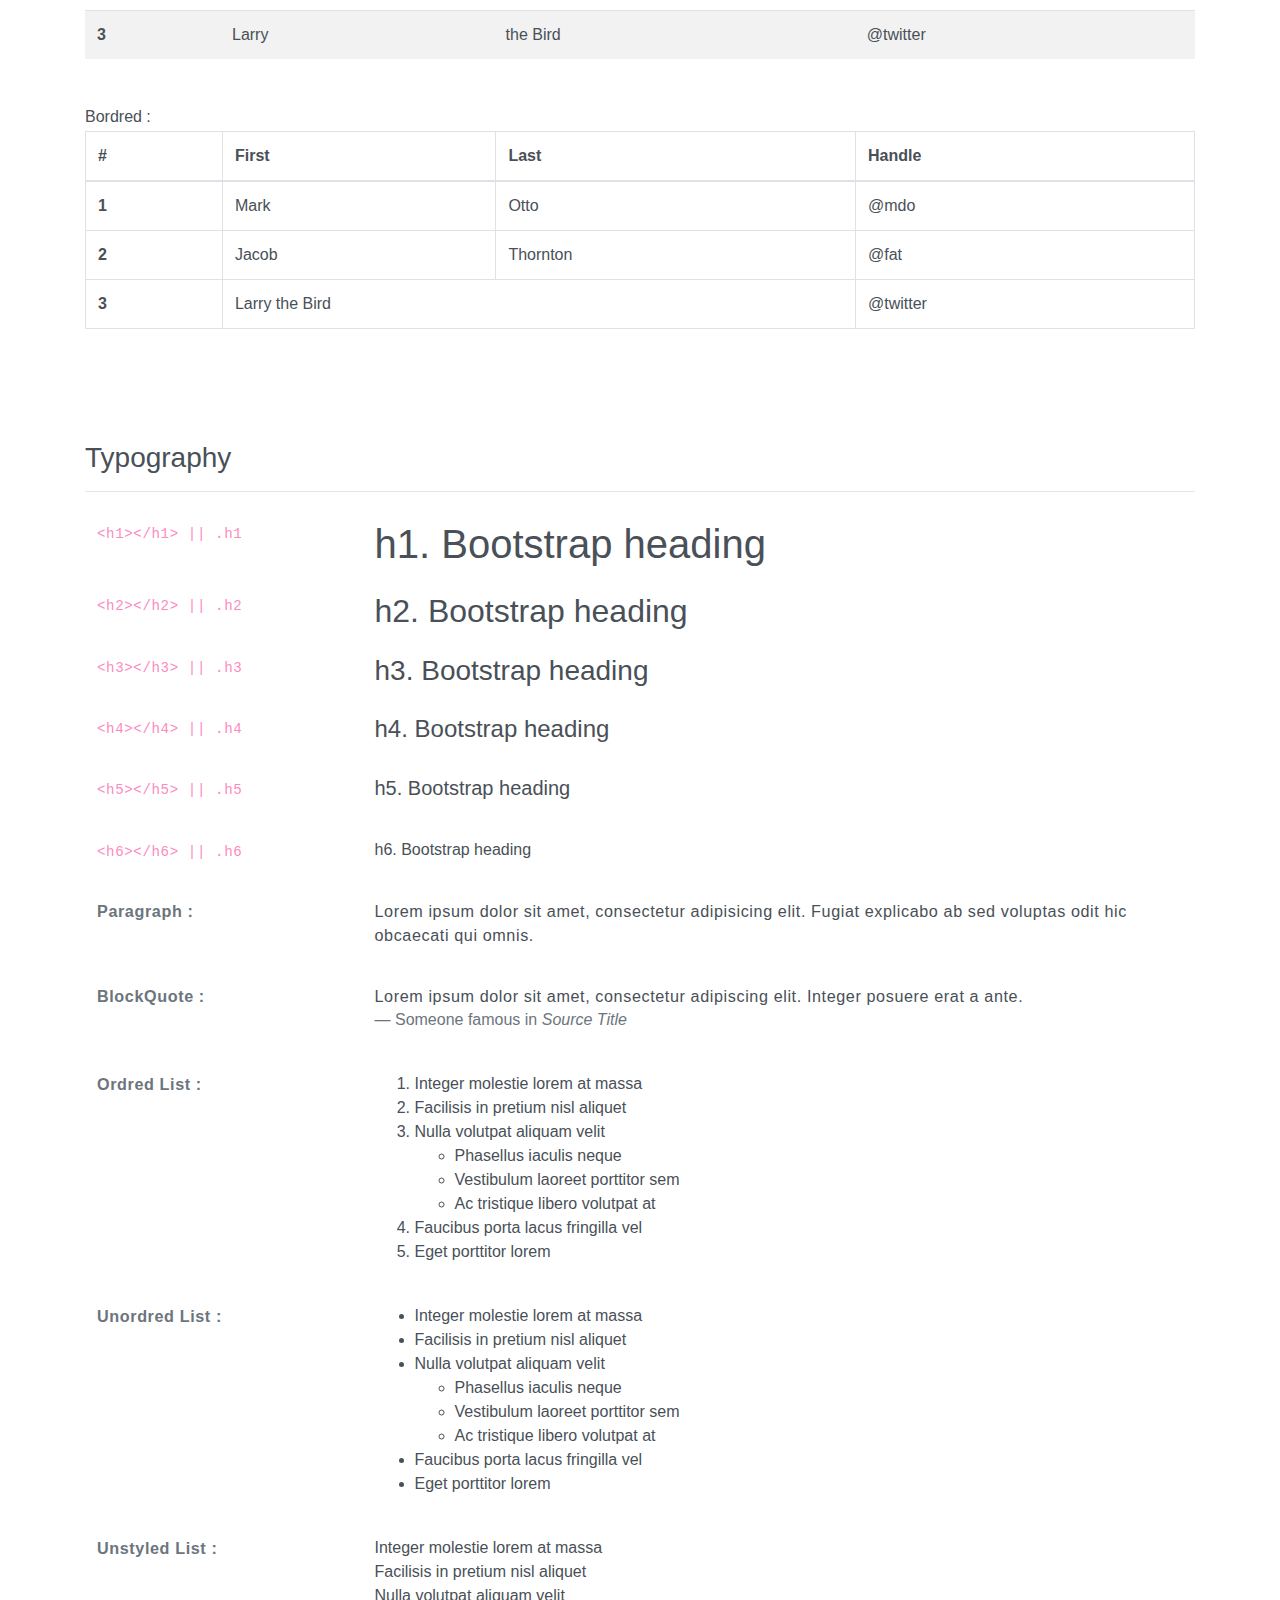
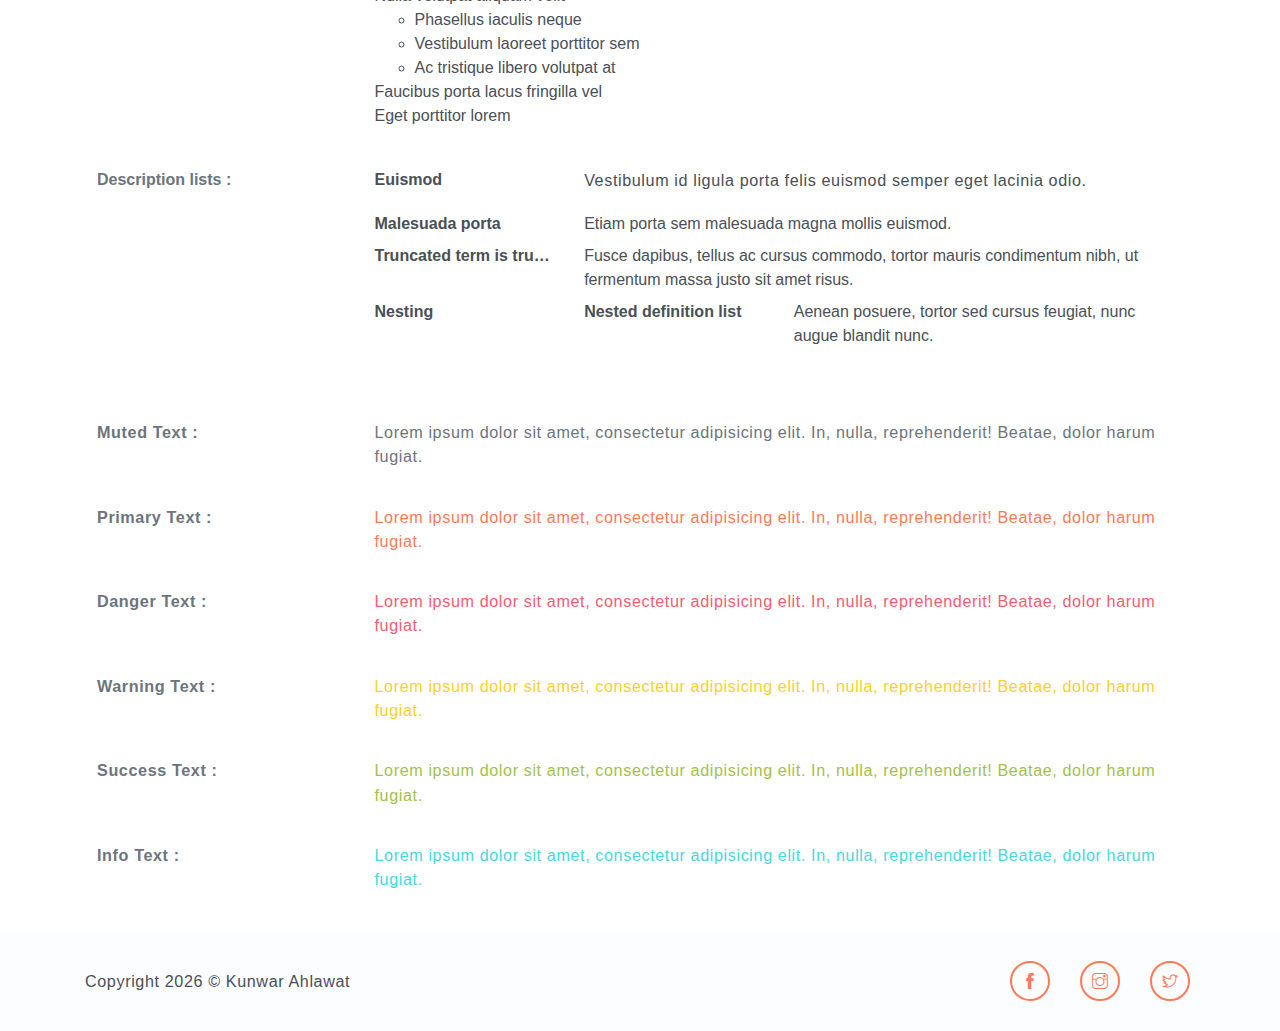
==== commit 2c72201f: "Fourth Commit" ====
--- a/components.html
+++ b/components.html
@@ -932,16 +932,16 @@
          <div class="row align-items-center">
             <div class="col-sm-6">
                <p>Copyright
-                  <script>document.write(new Date().getFullYear())</script> &copy; <a href="http://www.devcrud.com"
-                     target="_blank">DevCRUD</a>
+                  <script>document.write(new Date().getFullYear())</script> &copy; Kunwar Ahlawat
                </p>
             </div>
             <div class="col-sm-6">
                <div class="socials">
-                  <a class="social-item" href="javascript:void(0)"><i class="ti-facebook"></i></a>
-                  <a class="social-item" href="javascript:void(0)"><i class="ti-google"></i></a>
-                  <a class="social-item" href="javascript:void(0)"><i class="ti-github"></i></a>
-                  <a class="social-item" href="javascript:void(0)"><i class="ti-twitter"></i></a>
+                  <a class="social-item" href="https://www.facebook.com/KunwarAhlawat0/"><i class="ti-facebook"></i></a>
+                  <a class="social-item" href="https://www.instagram.com/kunwar_ahlawat1/"><i
+                        class="ti-instagram"></i></a>
+
+                  <a class="social-item" href="https://twitter.com/KunwarAhlawat"><i class="ti-twitter"></i></a>
                </div>
             </div>
          </div>
